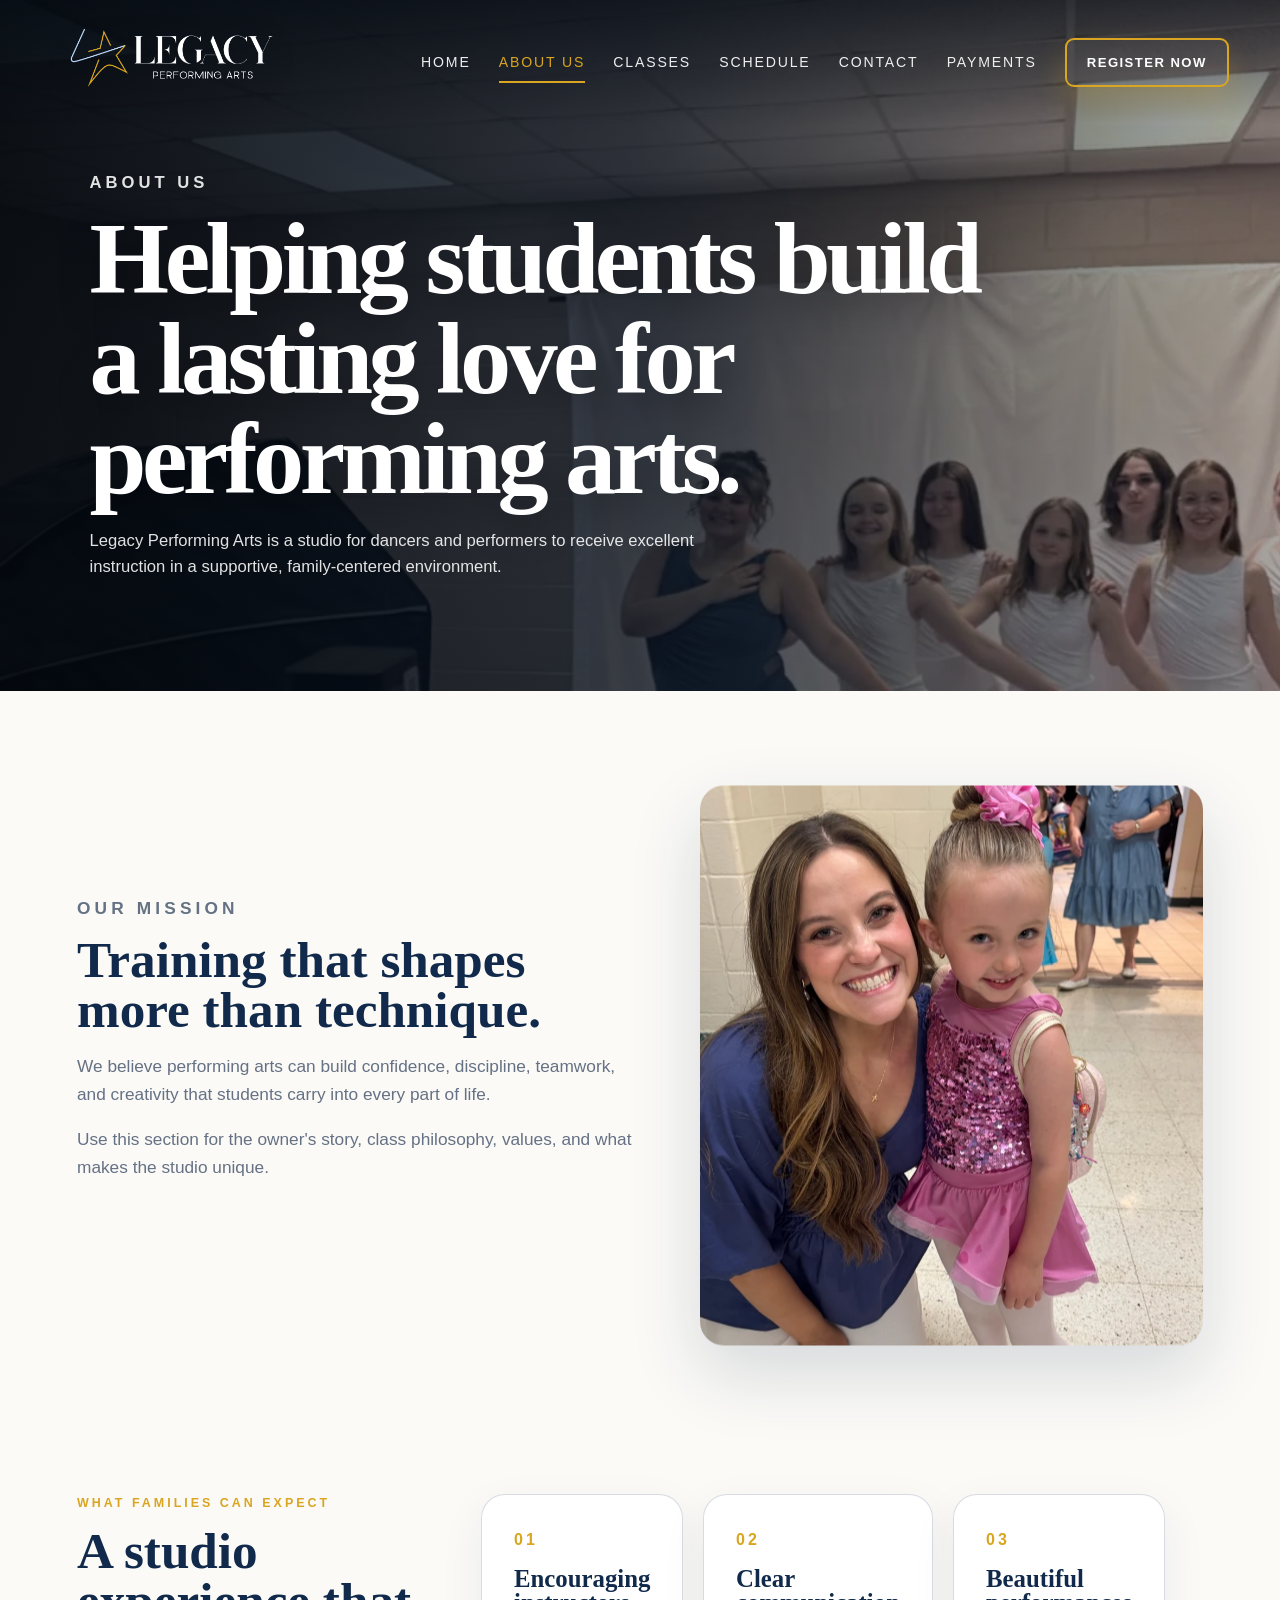
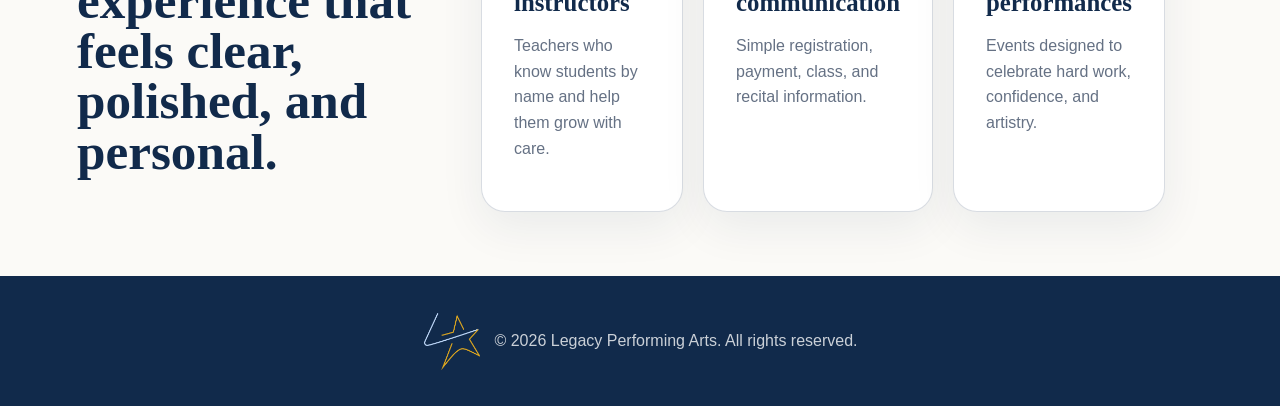
==== about.html @ 8744ce09 "Add files via upload" ====
<!doctype html>
<html lang="en">
<head>
  <meta charset="utf-8">
  <meta name="viewport" content="width=device-width, initial-scale=1">
  <title>About | Legacy Performing Arts</title>
  <meta name="description" content="About Legacy Performing Arts.">
  <link rel="stylesheet" href="styles.css?v=20260819-pages">
</head>
<body>
  <header class="site-header">
    <a class="brand" href="index.html" aria-label="Legacy Performing Arts home"><img src="assets/logo-transparent-light.png" alt="Legacy Performing Arts"></a>
    <button class="nav-toggle" aria-label="Open navigation">Menu</button>
    <nav class="nav">
      <a href="index.html">Home</a>
      <a class="active" href="about.html">About Us</a>
      <a href="classes.html">Classes</a>
      <a href="schedule.html">Schedule</a>
      <a href="contact.html">Contact</a>
      <a href="payments.html">Payments</a>
      <a class="button button-small" href="payments.html#registration">Register Now</a>
    </nav>
  </header>

  <main>
    <section class="page-hero about-hero">
      <div class="hero-overlay"></div>
      <div class="page-hero-copy">
        <p class="eyebrow">About Us</p>
        <h1>Helping students build a lasting love for performing arts.</h1>
        <p>Legacy Performing Arts is a studio for dancers and performers to receive excellent instruction in a supportive, family-centered environment.</p>
      </div>
    </section>

    <section class="split-section reverse">
      <div class="reveal-right">
        <p class="eyebrow">Our Mission</p>
        <h2>Training that shapes more than technique.</h2>
        <p>We believe performing arts can build confidence, discipline, teamwork, and creativity that students carry into every part of life.</p>
        <p>Use this section for the owner's story, class philosophy, values, and what makes the studio unique.</p>
      </div>
      <img src="assets/about-mission.webp" alt="Legacy Performing Arts instructor with a young dancer" class="reveal-left">
    </section>

    <section class="content-section">
      <div class="reveal-up">
        <p class="eyebrow">What families can expect</p>
        <h2>A studio experience that feels clear, polished, and personal.</h2>
      </div>
      <div class="class-grid reveal-stagger">
        <article class="reveal-up" style="--stagger-index: 0">
          <span>01</span>
          <h3>Encouraging instructors</h3>
          <p>Teachers who know students by name and help them grow with care.</p>
        </article>
        <article class="reveal-up" style="--stagger-index: 1">
          <span>02</span>
          <h3>Clear communication</h3>
          <p>Simple registration, payment, class, and recital information.</p>
        </article>
        <article class="reveal-up" style="--stagger-index: 2">
          <span>03</span>
          <h3>Beautiful performances</h3>
          <p>Events designed to celebrate hard work, confidence, and artistry.</p>
        </article>
      </div>
    </section>
  </main>

  <footer class="site-footer">
    <img src="assets/star-transparent-light.png" alt="Legacy star mark">
    <p>© <span id="year"></span> Legacy Performing Arts. All rights reserved.</p>
  </footer>
  <script src="script.js"></script>
</body>
</html>
---- styles.css ----
:root {
  --navy: #112a4b;
  --navy-deep: #07121f;
  --gold: #daa520;
  --ice: #c3dcfd;
  --warm: #e0dfd8;
  --cream: #fbfaf7;
  --white: #ffffff;
  --ink: #0f2746;
  --muted: #657184;
  --line: rgba(17, 42, 75, .16);
  --radius: 24px;
  --shadow: 0 28px 70px rgba(17, 42, 75, .16);
}

* { box-sizing: border-box; }
html { scroll-behavior: smooth; }
body {
  margin: 0;
  font-family: "Rugrat Sans", "Montserrat", "Avenir Next", Arial, sans-serif;
  color: var(--ink);
  background: var(--cream);
  line-height: 1.6;
}
img { max-width: 100%; display: block; }
a { color: inherit; text-decoration: none; }

.site-header {
  position: absolute;
  top: 0;
  left: 0;
  right: 0;
  z-index: 20;
  display: flex;
  align-items: center;
  justify-content: space-between;
  gap: 28px;
  padding: 26px clamp(18px, 4vw, 72px);
  color: var(--white);
  background: linear-gradient(180deg, rgba(4, 10, 18, .62), rgba(4, 10, 18, 0));
}
.brand {
  display: inline-flex;
  align-items: center;
  flex: 0 0 auto;
}
.brand img {
  width: clamp(210px, 20vw, 330px);
  height: auto;
  object-fit: contain;
  filter: drop-shadow(0 8px 18px rgba(0, 0, 0, .24));
}
.nav {
  display: flex;
  align-items: center;
  gap: clamp(18px, 2.2vw, 34px);
  font-size: .88rem;
  letter-spacing: .13em;
  text-transform: uppercase;
}
.nav a {
  position: relative;
  opacity: .92;
  transition: color .2s ease, opacity .2s ease;
}
.nav a:not(.button)::after {
  content: "";
  position: absolute;
  left: 0;
  right: 0;
  bottom: -10px;
  height: 2px;
  background: var(--gold);
  transform: scaleX(0);
  transform-origin: left;
  transition: transform .2s ease;
}
.nav a:hover,
.nav a.active { color: var(--gold); opacity: 1; }
.nav a:hover::after,
.nav a.active::after { transform: scaleX(1); }
.nav-toggle { display: none; }

.button {
  display: inline-flex;
  align-items: center;
  justify-content: center;
  border: 2px solid var(--gold);
  border-radius: 8px;
  padding: 14px 24px;
  background: var(--gold);
  color: var(--navy);
  font-weight: 800;
  letter-spacing: .11em;
  text-transform: uppercase;
  font-size: .82rem;
  box-shadow: 0 14px 30px rgba(218, 165, 32, .23);
  transition: transform .2s ease, background .2s ease, color .2s ease;
}
.button:hover { transform: translateY(-2px); }
.button.secondary { background: transparent; color: var(--navy); box-shadow: none; }
.button.secondary.light { color: var(--white); background: rgba(255,255,255,.08); }
.button-small {
  padding: 12px 20px;
  background: rgba(255,255,255,.04);
  color: var(--white) !important;
  border-color: var(--gold);
  opacity: 1 !important;
  border-radius: 9px;
}
.button-small::after { display: none; }
.text-link { color: var(--navy); border-bottom: 2px solid var(--gold); font-weight: 800; }

h1, h2, h3 {
  margin: 0 0 18px;
  font-family: "Coterie", "Didot", "Bodoni 72", Georgia, serif;
  line-height: .98;
  color: var(--navy);
}
h1 { font-size: clamp(3.2rem, 8vw, 7rem); letter-spacing: -.045em; }
h2 { font-size: clamp(2.05rem, 4vw, 4.1rem); }
h3 { font-size: 1.55rem; }
p { margin: 0 0 18px; }
.eyebrow {
  margin-bottom: 12px;
  color: var(--gold);
  text-transform: uppercase;
  letter-spacing: .24em;
  font-weight: 800;
  font-size: .78rem;
}
.gold-rule {
  width: 108px;
  height: 4px;
  margin: 28px 0 28px;
  background: var(--gold);
}

.hero,
.page-hero {
  position: relative;
  overflow: hidden;
  color: var(--white);
}
.hero-home {
  min-height: 760px;
  display: flex;
  align-items: center;
  padding: 180px clamp(22px, 7vw, 130px) 110px;
  background:
    linear-gradient(90deg, rgba(0, 0, 0, .9) 0%, rgba(0, 0, 0, .72) 42%, rgba(0, 0, 0, .18) 76%),
    url('assets/home-hero-desktop.webp') center right / cover no-repeat;
}
.hero-copy {
  position: relative;
  z-index: 2;
  width: min(680px, 100%);
}
.hero-copy h1,
.page-hero h1 {
  color: var(--white);
  text-shadow: 0 16px 38px rgba(0, 0, 0, .3);
}
.hero-copy h1 span { color: var(--ice); }
.hero-copy p,
.page-hero p {
  max-width: 620px;
  font-size: clamp(1.04rem, 1.3vw, 1.24rem);
  color: rgba(255,255,255,.88);
}
.actions { display: flex; flex-wrap: wrap; gap: 14px; margin-top: 32px; }

.value-strip {
  display: grid;
  grid-template-columns: repeat(3, 1fr);
  gap: 0;
  padding: 46px clamp(18px, 5vw, 90px) 42px;
  background: var(--cream);
  border-bottom: 1px solid var(--line);
  box-shadow: 0 -18px 60px rgba(255, 255, 255, .76);
}
.value-strip article {
  text-align: center;
  padding: 16px clamp(18px, 4vw, 64px);
  border-right: 1px solid var(--line);
}
.value-strip article:last-child { border-right: 0; }
.icon-card {
  display: grid;
  place-items: center;
  width: 72px;
  height: 72px;
  margin: 0 auto 18px;
  color: var(--gold);
  font-size: 3.4rem;
  line-height: 1;
  font-family: Georgia, serif;
}
.value-strip article:nth-child(2) .icon-card { color: var(--navy); }
.value-strip h2 {
  margin-bottom: 12px;
  font-family: "Rugrat Sans", "Montserrat", "Avenir Next", Arial, sans-serif;
  font-size: 1.45rem;
  letter-spacing: .16em;
  text-transform: uppercase;
  line-height: 1.2;
}
.value-strip p { color: var(--muted); margin: 0 auto; max-width: 330px; }

.content-section,
.split-section,
.payment-grid,
.billing-note,
.cta-section {
  padding-left: clamp(18px, 6vw, 96px);
  padding-right: clamp(18px, 6vw, 96px);
}
.content-section {
  display: grid;
  grid-template-columns: .9fr 1.25fr;
  gap: clamp(28px, 5vw, 70px);
  align-items: start;
  padding-top: clamp(56px, 7vw, 104px);
  padding-bottom: clamp(40px, 5vw, 86px);
}
.content-section > div > p:not(.eyebrow),
.split-section p,
.billing-note p,
.cta-section p { color: var(--muted); font-size: 1.08rem; }
.class-grid {
  display: grid;
  grid-template-columns: repeat(3, 1fr);
  gap: 20px;
}
.class-grid article,
.payment-card,
.billing-note {
  background: var(--white);
  padding: 32px;
  border: 1px solid var(--line);
  border-radius: var(--radius);
  box-shadow: 0 16px 45px rgba(17, 42, 75, .07);
}
.class-grid span {
  display: block;
  margin-bottom: 14px;
  color: var(--gold);
  font-weight: 900;
  letter-spacing: .2em;
}
.class-grid p,
.payment-card p { color: var(--muted); }

.split-section {
  display: grid;
  grid-template-columns: .95fr 1fr;
  gap: clamp(28px, 5vw, 70px);
  align-items: center;
  padding-top: clamp(48px, 6vw, 92px);
  padding-bottom: clamp(48px, 6vw, 92px);
}
.split-section.reverse { grid-template-columns: 1fr .9fr; }
.split-section.reverse img { order: 2; }
.split-section img {
  border-radius: var(--radius);
  height: 560px;
  width: 100%;
  object-fit: cover;
  box-shadow: var(--shadow);
}

.cta-section {
  position: relative;
  overflow: hidden;
  margin: 0 clamp(18px, 6vw, 96px) clamp(56px, 7vw, 100px);
  padding-top: clamp(52px, 7vw, 84px);
  padding-bottom: clamp(52px, 7vw, 84px);
  border-radius: calc(var(--radius) + 8px);
  background: linear-gradient(135deg, var(--navy), #173a66);
  color: var(--white);
  text-align: center;
}
.cta-section img {
  position: absolute;
  right: clamp(20px, 6vw, 100px);
  top: 34px;
  width: 180px;
  opacity: .22;
}
.cta-section h2 { color: var(--white); max-width: 820px; margin-left: auto; margin-right: auto; }
.cta-section p:not(.eyebrow) { color: rgba(255,255,255,.78); max-width: 560px; margin-left: auto; margin-right: auto; }

.page-hero {
  min-height: 520px;
  display: flex;
  align-items: center;
  padding: 170px clamp(22px, 7vw, 130px) 92px;
}
.page-hero-copy { position: relative; z-index: 2; max-width: 920px; }
.about-hero {
  background:
    linear-gradient(90deg, rgba(3, 8, 14, .94) 0%, rgba(6, 15, 28, .78) 50%, rgba(6, 15, 28, .35) 100%),
    url('assets/about-hero-desktop.webp') center / cover no-repeat;
}
.payments-hero {
  background:
    linear-gradient(90deg, rgba(3, 8, 14, .94) 0%, rgba(6, 15, 28, .78) 50%, rgba(6, 15, 28, .35) 100%),
    url('assets/payments-hero-desktop.webp') center / cover no-repeat;
}

.payment-grid {
  display: grid;
  grid-template-columns: repeat(3, 1fr);
  gap: 22px;
  padding-top: clamp(50px, 7vw, 96px);
  padding-bottom: clamp(34px, 5vw, 64px);
}
.payment-card.featured {
  border: 2px solid var(--gold);
  transform: translateY(-10px);
}
.payment-card .button { margin-top: 16px; }
.billing-note {
  margin: 0 clamp(18px, 6vw, 96px) clamp(60px, 7vw, 100px);
  background: var(--warm);
}

.site-footer {
  display: flex;
  align-items: center;
  justify-content: center;
  gap: 14px;
  padding: 36px 18px;
  background: var(--navy);
  color: var(--white);
  text-align: center;
}
.site-footer img { width: 58px; height: 58px; object-fit: contain; }
.site-footer p { margin: 0; color: rgba(255,255,255,.78); }

@media (max-width: 1080px) {
  .site-header { align-items: flex-start; }
  .nav-toggle {
    display: block;
    margin-top: 8px;
    background: rgba(255,255,255,.06);
    color: var(--white);
    border: 1px solid rgba(255,255,255,.42);
    border-radius: 999px;
    padding: 10px 15px;
    text-transform: uppercase;
    letter-spacing: .12em;
  }
  .nav {
    display: none;
    position: absolute;
    top: 98px;
    left: 18px;
    right: 18px;
    flex-direction: column;
    align-items: stretch;
    gap: 0;
    background: rgba(255,255,255,.98);
    color: var(--navy);
    padding: 18px;
    border-radius: 18px;
    box-shadow: var(--shadow);
  }
  .nav.open { display: flex; }
  .nav a { padding: 12px 8px; }
  .nav a:not(.button)::after { display: none; }
  .button-small { color: var(--navy) !important; background: var(--gold); text-align: center; margin-top: 8px; }
}

@media (max-width: 860px) {
  .brand img { width: 215px; }
  .site-header { padding-top: 18px; }
  .hero-home {
    min-height: 700px;
    padding-top: 150px;
    background-color: #000;
    background-image:
      linear-gradient(90deg, rgba(0, 0, 0, .98) 0%, rgba(0, 0, 0, .92) 34%, rgba(0, 0, 0, .45) 49%, rgba(0, 0, 0, 0) 60%),
      url('assets/home-hero-mobile-v5.webp');
    background-size: cover, 100% auto;
    background-position: center, right 0 top 135px;
    background-repeat: no-repeat, no-repeat;
  }
  .about-hero {
    background-image:
      linear-gradient(90deg, rgba(3, 8, 14, .94) 0%, rgba(6, 15, 28, .78) 50%, rgba(6, 15, 28, .35) 100%),
      url('assets/about-hero-mobile.webp');
    background-position: center;
  }
  .payments-hero {
    background-image:
      linear-gradient(90deg, rgba(3, 8, 14, .94) 0%, rgba(6, 15, 28, .78) 50%, rgba(6, 15, 28, .35) 100%),
      url('assets/payments-hero-mobile.webp');
    background-position: center;
  }
  h1 { font-size: clamp(3rem, 14vw, 5.2rem); }
  .value-strip,
  .content-section,
  .split-section,
  .split-section.reverse,
  .payment-grid,
  .class-grid { grid-template-columns: 1fr; }
  .value-strip article { border-right: 0; border-bottom: 1px solid var(--line); }
  .value-strip article:last-child { border-bottom: 0; }
  .split-section.reverse img { order: 0; }
  .split-section img { height: auto; object-fit: contain; }
  .payment-card.featured { transform: none; }
  .cta-section { margin-left: 18px; margin-right: 18px; }
  .cta-section img { width: 120px; opacity: .16; }
}

@media (max-width: 520px) {
  .brand img { width: 185px; }
  .hero-home .hero-copy { width: 52%; max-width: 205px; }
  .hero-home .hero-copy h1 { font-size: 2.15rem; line-height: .96; }
  .hero-home .hero-copy p { font-size: .8rem; line-height: 1.46; }
  .hero-home .actions { gap: 10px; margin-top: 20px; }
  .hero-home .actions .button { width: 100%; font-size: .64rem; padding: 10px 8px; }
  .nav { top: 86px; }
  .hero-home, .page-hero { padding-left: 18px; padding-right: 18px; }
  .hero-home { min-height: 640px; }
  .actions .button { width: 100%; }
  .class-grid article,
  .payment-card,
  .billing-note { padding: 26px; }
}

/* ── Scroll Reveal Animations ── */
.reveal-fade,
.reveal-up,
.reveal-left,
.reveal-right,
.reveal-scale {
  opacity: 0;
  transition: opacity 0.8s cubic-bezier(0.25, 0.46, 0.45, 0.94),
              transform 0.8s cubic-bezier(0.25, 0.46, 0.45, 0.94);
  will-change: opacity, transform;
}
.reveal-up { transform: translateY(40px); }
.reveal-left { transform: translateX(-40px); }
.reveal-right { transform: translateX(40px); }
.reveal-scale { transform: scale(0.95); }
.reveal-fade { transform: none; }

.reveal-fade.visible,
.reveal-up.visible,
.reveal-left.visible,
.reveal-right.visible,
.reveal-scale.visible {
  opacity: 1;
  transform: translateY(0) translateX(0) scale(1);
}

/* Stagger children for card grids */
.reveal-stagger > * {
  transition-delay: calc(var(--stagger-index, 0) * 0.12s);
}

/* Typing cursor blink */
@keyframes cursor-blink {
  0%, 100% { opacity: 1; }
  50% { opacity: 0; }
}
.typing-cursor {
  display: inline-block;
  border-right: 2px solid var(--gold);
  margin-left: 2px;
  animation: cursor-blink 0.8s ease-in-out infinite;
}

/* Page load hero animations */
@keyframes fade-in-up {
  from { opacity: 0; transform: translateY(30px); }
  to { opacity: 1; transform: translateY(0); }
}

.hero-copy {
  animation: fade-in-up 1s cubic-bezier(0.25, 0.46, 0.45, 0.94) 0.3s both;
}
.hero-copy h1 {
  animation: fade-in-up 1s cubic-bezier(0.25, 0.46, 0.45, 0.94) 0.5s both;
}
.hero-copy p {
  animation: fade-in-up 1s cubic-bezier(0.25, 0.46, 0.45, 0.94) 0.7s both;
}
.hero-copy .actions {
  animation: fade-in-up 1s cubic-bezier(0.25, 0.46, 0.45, 0.94) 0.9s both;
}

@keyframes fade-in {
  from { opacity: 0; }
  to { opacity: 1; }
}

.page-hero-copy {
  animation: fade-in-up 1s cubic-bezier(0.25, 0.46, 0.45, 0.94) 0.4s both;
}

/* Value strip icon bounce */
@keyframes icon-bounce {
  0% { transform: translateY(0); }
  30% { transform: translateY(-8px); }
  50% { transform: translateY(0); }
  70% { transform: translateY(-4px); }
  100% { transform: translateY(0); }
}
.reveal-up.visible .icon-card {
  animation: icon-bounce 0.8s ease-out;
}

/* Accessibility: respect reduced motion preference */
@media (prefers-reduced-motion: reduce) {
  .reveal-fade, .reveal-up, .reveal-left, .reveal-right, .reveal-scale {
    transition: none;
    opacity: 1;
    transform: none;
  }
  .typing-cursor {
    animation: none;
  }
  .hero-copy,
  .hero-copy h1,
  .hero-copy p,
  .hero-copy .actions,
  .page-hero-copy {
    animation: none;
    opacity: 1;
    transform: none;
  }
}

/* ── Payments page ── */
.payments-shell {
  padding: clamp(58px, 7vw, 104px) clamp(18px, 6vw, 96px) clamp(70px, 8vw, 120px);
}
.payment-intro {
  display: grid;
  grid-template-columns: 1.05fr .95fr;
  gap: clamp(24px, 6vw, 90px);
  align-items: end;
  max-width: 1180px;
  margin: 0 auto 34px;
}
.payment-intro h2 { margin-bottom: 0; }
.payment-intro > p {
  margin: 0;
  color: var(--muted);
  font-size: 1.08rem;
}
.payment-jump-links {
  display: flex;
  flex-wrap: wrap;
  gap: 10px;
  max-width: 1180px;
  margin: 0 auto clamp(44px, 6vw, 76px);
  padding-bottom: 28px;
  border-bottom: 1px solid var(--line);
}
.payment-jump-links a {
  padding: 10px 15px;
  border: 1px solid var(--line);
  border-radius: 999px;
  background: var(--white);
  color: var(--navy);
  font-size: .78rem;
  font-weight: 800;
  letter-spacing: .09em;
  text-transform: uppercase;
  transition: transform .2s ease, border-color .2s ease, background .2s ease;
}
.payment-jump-links a:hover {
  transform: translateY(-2px);
  border-color: var(--gold);
  background: #fffdf6;
}
.payment-section {
  max-width: 1180px;
  margin: 0 auto clamp(68px, 8vw, 112px);
  scroll-margin-top: 28px;
}
.payment-section-heading {
  display: grid;
  grid-template-columns: minmax(250px, .8fr) 1fr;
  column-gap: clamp(28px, 6vw, 80px);
  align-items: end;
  margin-bottom: 28px;
}
.payment-section-heading .eyebrow { grid-column: 1 / -1; }
.payment-section-heading h2 { margin: 0; }
.payment-section-heading > p:last-child {
  margin: 0 0 5px;
  color: var(--muted);
  font-size: 1.03rem;
}
.payment-subgroup + .payment-subgroup { margin-top: 38px; }
.payment-subgroup > h3 {
  margin-bottom: 14px;
  font-family: "Rugrat Sans", "Montserrat", "Avenir Next", Arial, sans-serif;
  color: var(--navy);
  font-size: .82rem;
  letter-spacing: .15em;
  text-transform: uppercase;
}
.payment-list {
  display: grid;
  grid-template-columns: repeat(2, minmax(0, 1fr));
  gap: 14px;
}
.payment-list-single { grid-template-columns: 1fr; }
.payment-option {
  display: flex;
  align-items: center;
  justify-content: space-between;
  gap: 22px;
  min-height: 118px;
  padding: 24px;
  border: 1px solid var(--line);
  border-radius: 18px;
  background: var(--white);
  box-shadow: 0 12px 34px rgba(17, 42, 75, .06);
  transition: transform .2s ease, box-shadow .2s ease, border-color .2s ease;
}
.payment-option:hover {
  transform: translateY(-2px);
  border-color: rgba(218, 165, 32, .55);
  box-shadow: 0 18px 42px rgba(17, 42, 75, .1);
}
.payment-option.featured {
  border: 2px solid var(--gold);
  background: linear-gradient(135deg, #fffdf8, #ffffff);
}
.payment-option-copy { min-width: 0; }
.payment-option-copy h3 {
  margin: 5px 0 0;
  font-family: "Rugrat Sans", "Montserrat", "Avenir Next", Arial, sans-serif;
  font-size: 1.08rem;
  line-height: 1.25;
}
.payment-type {
  display: block;
  color: var(--gold);
  font-size: .7rem;
  font-weight: 900;
  letter-spacing: .12em;
  text-transform: uppercase;
}
.payment-option .button {
  flex: 0 0 auto;
  min-width: 148px;
  margin: 0;
  padding: 11px 16px;
  font-size: .72rem;
  box-shadow: none;
}
.payment-option .button.secondary:hover {
  background: var(--gold);
  color: var(--navy);
}
.payment-callout {
  position: relative;
  display: grid;
  grid-template-columns: 120px 1fr;
  gap: 26px;
  align-items: center;
  max-width: 1180px;
  margin: 0 auto;
  padding: clamp(28px, 5vw, 48px);
  overflow: hidden;
  border-radius: calc(var(--radius) + 4px);
  background: linear-gradient(135deg, var(--navy), #173a66);
  color: var(--white);
}
.payment-callout img {
  width: 100px;
  opacity: .9;
}
.payment-callout h2 { color: var(--white); font-size: clamp(2rem, 4vw, 3.4rem); }
.payment-callout p:last-child { margin-bottom: 0; color: rgba(255,255,255,.75); }

@media (max-width: 900px) {
  .payment-list { grid-template-columns: 1fr; }
  .payment-section-heading { grid-template-columns: 1fr; }
  .payment-section-heading > p:last-child { margin-top: 8px; }
}

@media (max-width: 680px) {
  .payment-intro { grid-template-columns: 1fr; }
  .payment-jump-links { gap: 8px; }
  .payment-jump-links a { flex: 1 1 calc(50% - 8px); text-align: center; }
  .payment-option { align-items: stretch; flex-direction: column; min-height: 0; }
  .payment-option .button { width: 100%; }
  .payment-callout { grid-template-columns: 1fr; }
  .payment-callout img { width: 74px; }
}

/* ── Classes, Schedule & Contact pages ── */
.inline-links { display: flex; flex-wrap: wrap; gap: 24px; margin-top: 20px; }
.centered-actions { justify-content: center; }

.home-info-band {
  display: grid;
  grid-template-columns: repeat(2, minmax(0, 1fr));
  gap: 22px;
  padding: 10px clamp(18px, 6vw, 96px) clamp(64px, 8vw, 110px);
}
.home-info-band article {
  padding: clamp(30px, 4vw, 48px);
  border: 1px solid var(--line);
  border-radius: var(--radius);
  background: var(--white);
  box-shadow: 0 16px 45px rgba(17, 42, 75, .07);
}
.home-info-band h2 { font-size: clamp(2rem, 3.7vw, 3.8rem); }
.home-info-band p:not(.eyebrow) { color: var(--muted); }
.home-info-band .button { margin-top: 12px; }

.classes-hero {
  background:
    linear-gradient(90deg, rgba(3, 8, 14, .94) 0%, rgba(6, 15, 28, .76) 52%, rgba(6, 15, 28, .3) 100%),
    url('assets/home-legacy-difference.webp') center 42% / cover no-repeat;
}
.schedule-hero {
  background:
    linear-gradient(90deg, rgba(3, 8, 14, .95) 0%, rgba(6, 15, 28, .8) 52%, rgba(6, 15, 28, .38) 100%),
    url('assets/about-mission.webp') center 44% / cover no-repeat;
}
.contact-hero {
  background:
    linear-gradient(90deg, rgba(3, 8, 14, .94) 0%, rgba(6, 15, 28, .76) 52%, rgba(6, 15, 28, .32) 100%),
    url('assets/about-hero-desktop.webp') center / cover no-repeat;
}

.program-intro,
.schedule-intro {
  display: grid;
  grid-template-columns: .9fr 1.1fr;
  gap: clamp(30px, 6vw, 90px);
  align-items: end;
  padding: clamp(60px, 8vw, 112px) clamp(18px, 6vw, 96px) clamp(44px, 5vw, 76px);
}
.program-intro h2,
.schedule-intro h2 { margin-bottom: 0; }
.program-intro > div:last-child > p,
.schedule-intro > p { margin-top: 0; color: var(--muted); font-size: 1.08rem; }

.program-section {
  padding: clamp(40px, 5vw, 70px) clamp(18px, 6vw, 96px) clamp(70px, 8vw, 110px);
}
.program-section-alt { background: #f1f0eb; }
.section-heading { max-width: 820px; margin-bottom: 32px; }
.section-heading > p:not(.eyebrow) { color: var(--muted); font-size: 1.06rem; }
.program-grid {
  display: grid;
  grid-template-columns: repeat(2, minmax(0, 1fr));
  gap: 20px;
}
.program-grid.three-up { grid-template-columns: repeat(3, minmax(0, 1fr)); }
.program-card {
  min-height: 260px;
  padding: clamp(28px, 4vw, 42px);
  border: 1px solid var(--line);
  border-radius: var(--radius);
  background: var(--white);
  box-shadow: 0 16px 45px rgba(17, 42, 75, .07);
}
.program-card h3 { font-size: clamp(1.45rem, 2vw, 2rem); margin-bottom: 12px; }
.program-card p { margin-bottom: 0; color: var(--muted); }
.program-number {
  display: block;
  margin-bottom: 28px;
  color: var(--gold);
  font-weight: 900;
  letter-spacing: .18em;
}
.class-next-step {
  position: relative;
  display: grid;
  grid-template-columns: 1fr auto;
  gap: 34px;
  align-items: center;
  overflow: hidden;
  margin: 0 clamp(18px, 6vw, 96px) clamp(70px, 8vw, 110px);
  padding: clamp(38px, 6vw, 68px);
  border-radius: calc(var(--radius) + 8px);
  background: linear-gradient(135deg, var(--navy), #173a66);
  color: var(--white);
}
.class-next-step > img {
  position: absolute;
  right: 8%;
  top: -55px;
  width: 220px;
  opacity: .1;
}
.class-next-step > *:not(img) { position: relative; z-index: 1; }
.class-next-step h2 { color: var(--white); }
.class-next-step p:not(.eyebrow) { color: rgba(255,255,255,.76); max-width: 700px; }

.schedule-shell { padding-bottom: clamp(60px, 7vw, 100px); }
.day-grid {
  display: grid;
  grid-template-columns: repeat(2, minmax(0, 1fr));
  gap: 22px;
  padding: 0 clamp(18px, 6vw, 96px);
}
.day-card {
  overflow: hidden;
  border: 1px solid var(--line);
  border-radius: var(--radius);
  background: var(--white);
  box-shadow: 0 16px 45px rgba(17, 42, 75, .07);
}
.day-heading {
  display: flex;
  align-items: baseline;
  gap: 18px;
  padding: 25px 30px;
  background: var(--navy);
  color: var(--white);
}
.day-heading span { color: var(--gold); font-size: .76rem; font-weight: 900; letter-spacing: .18em; }
.day-heading h3 { margin: 0; color: var(--white); font-size: 1.5rem; }
.time-list { list-style: none; margin: 0; padding: 10px 30px 18px; }
.time-list li {
  display: grid;
  grid-template-columns: 135px 1fr;
  gap: 18px;
  padding: 19px 0;
  border-bottom: 1px solid var(--line);
}
.time-list li:last-child { border-bottom: 0; }
.time-list time { color: var(--gold); font-weight: 900; font-size: .88rem; }
.time-list span { color: var(--ink); font-weight: 700; line-height: 1.4; }

.dates-section {
  padding: clamp(68px, 8vw, 110px) clamp(18px, 6vw, 96px);
  background: #f1f0eb;
}
.dates-grid {
  display: grid;
  grid-template-columns: repeat(3, minmax(0, 1fr));
  gap: 20px;
}
.date-card {
  padding: 34px;
  border: 1px solid var(--line);
  border-radius: var(--radius);
  background: var(--white);
}
.date-card.featured { border: 2px solid var(--gold); }
.date-card p { color: var(--muted); }
.date-status {
  display: inline-block;
  margin-bottom: 22px;
  padding: 7px 11px;
  border-radius: 999px;
  background: rgba(218, 165, 32, .14);
  color: #8a6700;
  font-size: .68rem;
  font-weight: 900;
  letter-spacing: .12em;
  text-transform: uppercase;
}
.schedule-note {
  display: flex;
  align-items: center;
  justify-content: space-between;
  gap: 30px;
  margin: clamp(60px, 8vw, 105px) clamp(18px, 6vw, 96px);
  padding: clamp(32px, 5vw, 48px);
  border: 1px solid var(--line);
  border-radius: var(--radius);
  background: var(--white);
}
.schedule-note h2 { margin-bottom: 8px; }
.schedule-note p:not(.eyebrow) { margin: 0; color: var(--muted); }
.schedule-note .button { flex: 0 0 auto; }

.contact-shell {
  display: grid;
  grid-template-columns: .8fr 1.2fr;
  gap: clamp(28px, 6vw, 80px);
  padding: clamp(64px, 8vw, 112px) clamp(18px, 6vw, 96px);
}
.contact-details > p:not(.eyebrow) { color: var(--muted); font-size: 1.06rem; }
.contact-detail-list { margin-top: 34px; border-top: 1px solid var(--line); }
.contact-detail-list article {
  display: grid;
  grid-template-columns: 120px 1fr;
  gap: 20px;
  padding: 22px 0;
  border-bottom: 1px solid var(--line);
}
.contact-detail-list article > span {
  color: var(--gold);
  font-size: .72rem;
  font-weight: 900;
  letter-spacing: .12em;
  text-transform: uppercase;
}
.contact-detail-list article a { font-weight: 800; overflow-wrap: anywhere; }
.contact-detail-list article p { margin: 0; color: var(--ink); font-weight: 700; }
.contact-form-card {
  padding: clamp(30px, 5vw, 50px);
  border: 1px solid var(--line);
  border-radius: calc(var(--radius) + 4px);
  background: var(--white);
  box-shadow: var(--shadow);
}
.contact-form-card h2 { margin-bottom: 28px; }
.contact-form { display: grid; gap: 22px; }
.form-grid { display: grid; grid-template-columns: 1fr 1fr; gap: 18px; }
.form-row { display: grid; gap: 8px; }
.form-row label {
  color: var(--navy);
  font-size: .76rem;
  font-weight: 900;
  letter-spacing: .1em;
  text-transform: uppercase;
}
.form-row label span { color: var(--gold); }
.form-row input,
.form-row textarea {
  width: 100%;
  border: 1px solid rgba(17, 42, 75, .22);
  border-radius: 12px;
  padding: 14px 15px;
  background: #fdfcf9;
  color: var(--ink);
  font: inherit;
  outline: none;
  transition: border-color .2s ease, box-shadow .2s ease, background .2s ease;
}
.form-row textarea { resize: vertical; min-height: 170px; }
.form-row input:focus,
.form-row textarea:focus {
  border-color: var(--gold);
  background: var(--white);
  box-shadow: 0 0 0 4px rgba(218, 165, 32, .12);
}
.contact-form .button { justify-self: start; min-width: 180px; border: 0; cursor: pointer; }
.form-status { margin: -6px 0 0; color: var(--muted); font-size: .86rem; }
.form-status.confirmed { color: var(--navy); font-weight: 700; }
.contact-help-band {
  display: grid;
  grid-template-columns: .8fr 1.2fr;
  gap: 40px;
  align-items: center;
  margin: 0 clamp(18px, 6vw, 96px) clamp(70px, 8vw, 110px);
  padding: clamp(34px, 5vw, 52px);
  border-radius: var(--radius);
  background: #f1f0eb;
}
.contact-quick-links { display: grid; grid-template-columns: repeat(3, 1fr); gap: 12px; }
.contact-quick-links a {
  display: flex;
  flex-direction: column;
  gap: 3px;
  padding: 18px;
  border-radius: 14px;
  background: var(--white);
  font-weight: 900;
}
.contact-quick-links a span {
  color: var(--gold);
  font-size: .67rem;
  letter-spacing: .12em;
  text-transform: uppercase;
}

@media (max-width: 980px) {
  .program-grid.three-up,
  .dates-grid { grid-template-columns: 1fr; }
  .contact-shell { grid-template-columns: 1fr; }
  .contact-help-band { grid-template-columns: 1fr; }
}

@media (max-width: 860px) {
  .home-info-band,
  .program-intro,
  .schedule-intro,
  .program-grid,
  .day-grid { grid-template-columns: 1fr; }
  .classes-hero,
  .schedule-hero,
  .contact-hero { background-position: center; }
  .class-next-step { grid-template-columns: 1fr; }
  .schedule-note { align-items: stretch; flex-direction: column; }
  .schedule-note .button { width: 100%; }
}

@media (max-width: 600px) {
  .form-grid { grid-template-columns: 1fr; }
  .contact-detail-list article { grid-template-columns: 1fr; gap: 6px; }
  .contact-quick-links { grid-template-columns: 1fr; }
  .time-list { padding-left: 22px; padding-right: 22px; }
  .time-list li { grid-template-columns: 1fr; gap: 5px; }
  .day-heading { padding-left: 22px; padding-right: 22px; }
  .class-next-step .actions .button { width: 100%; }
}
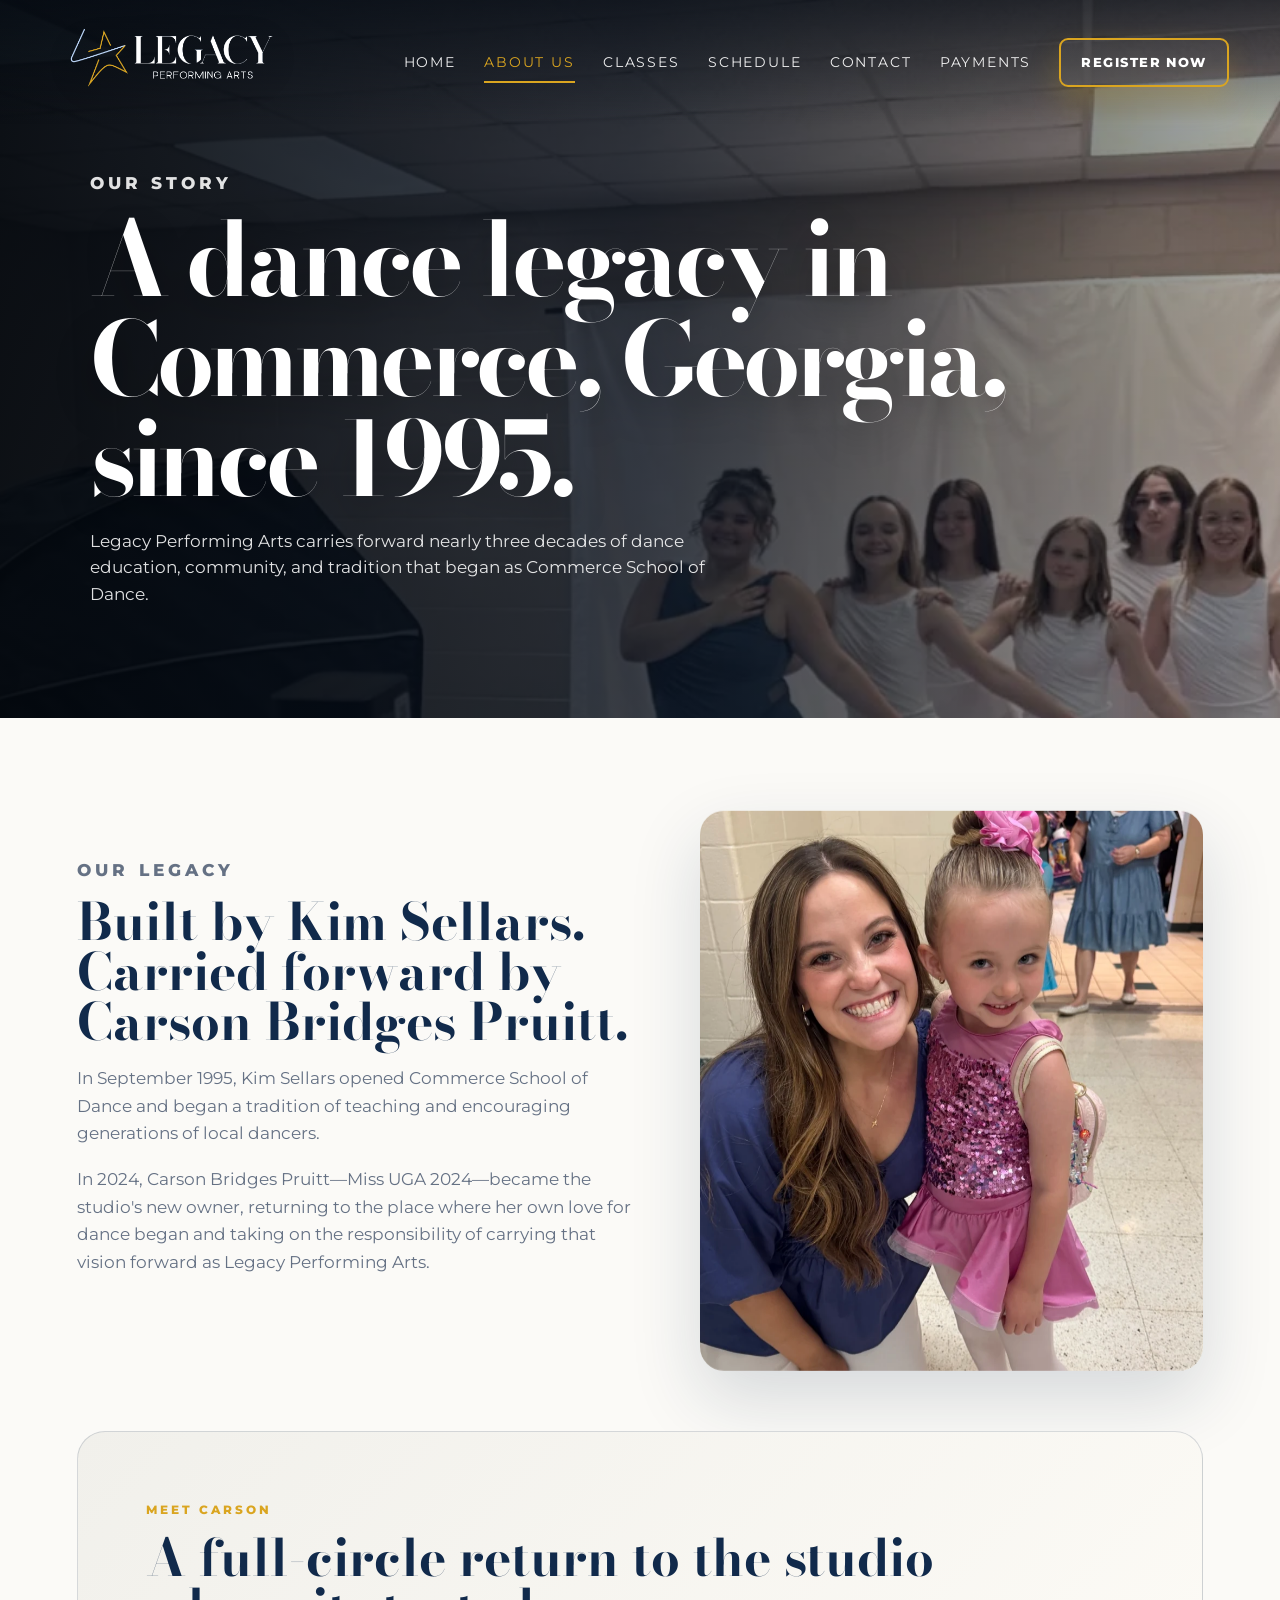
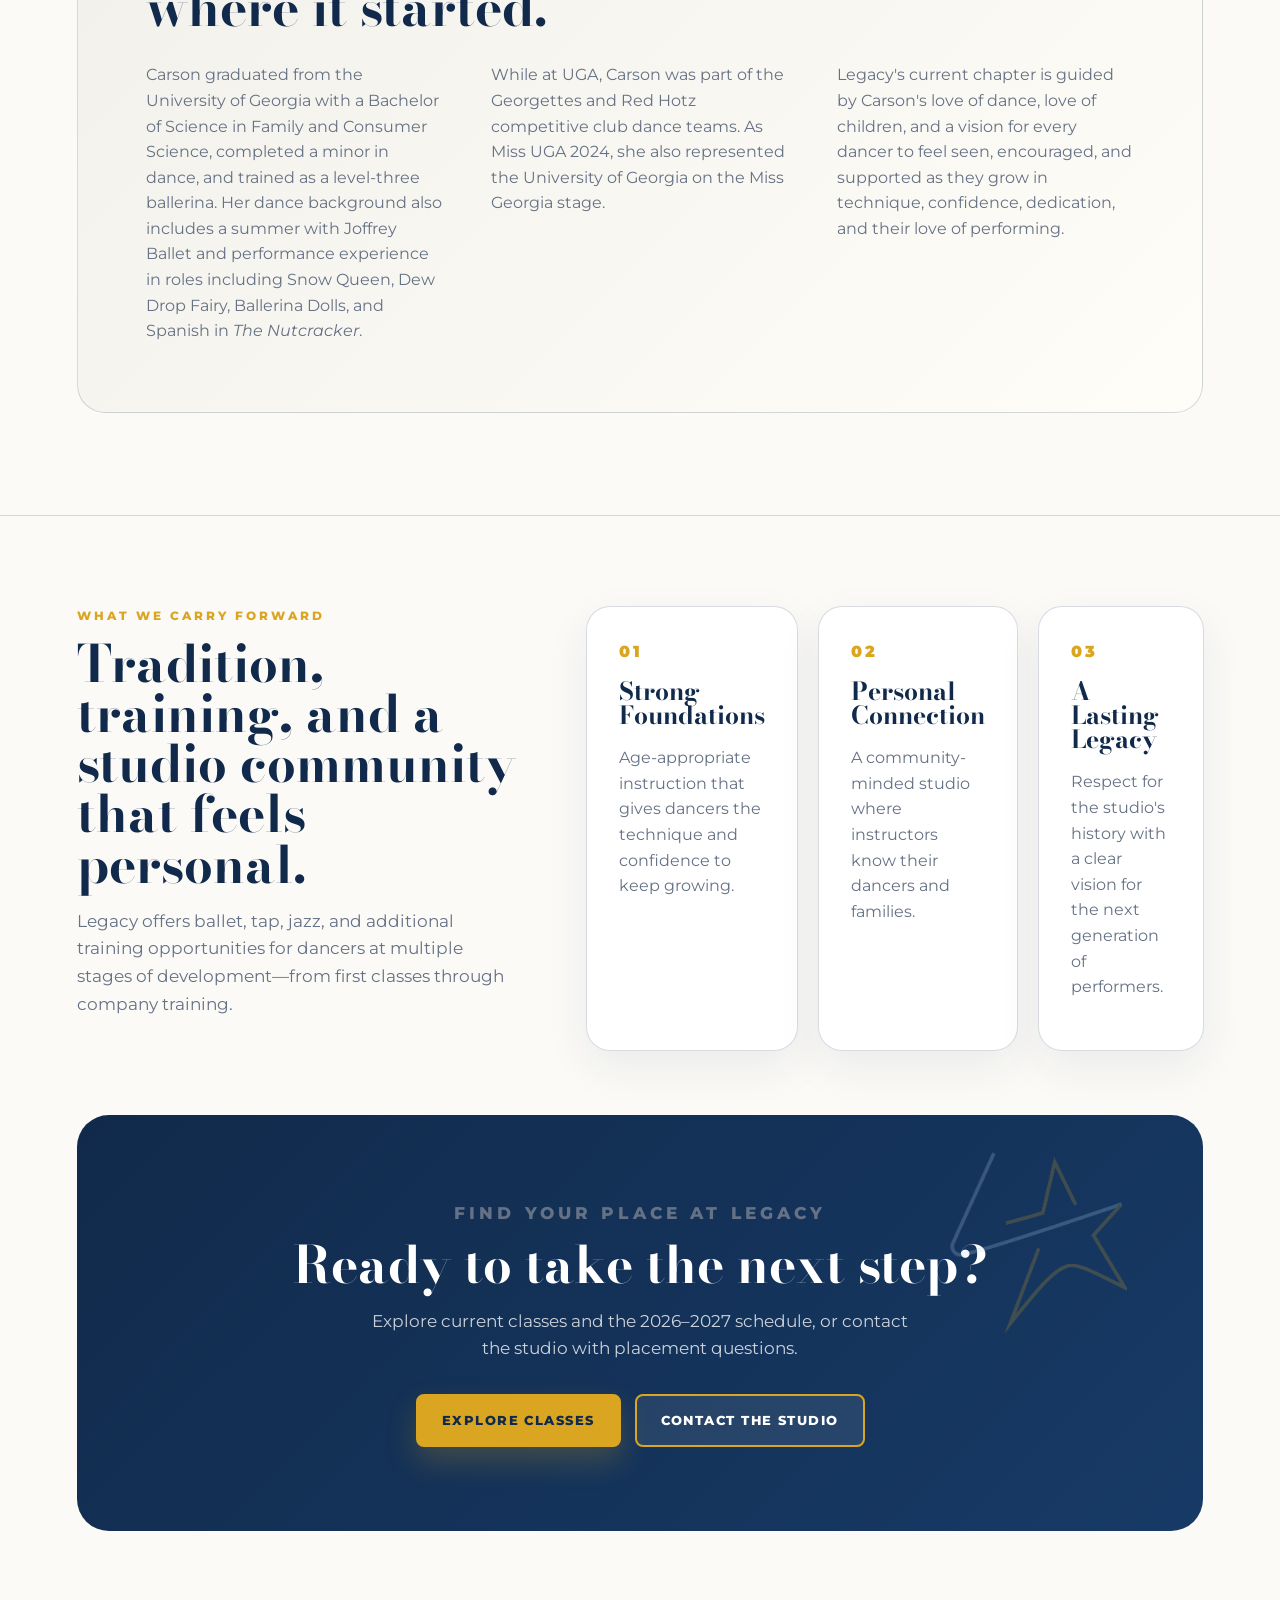
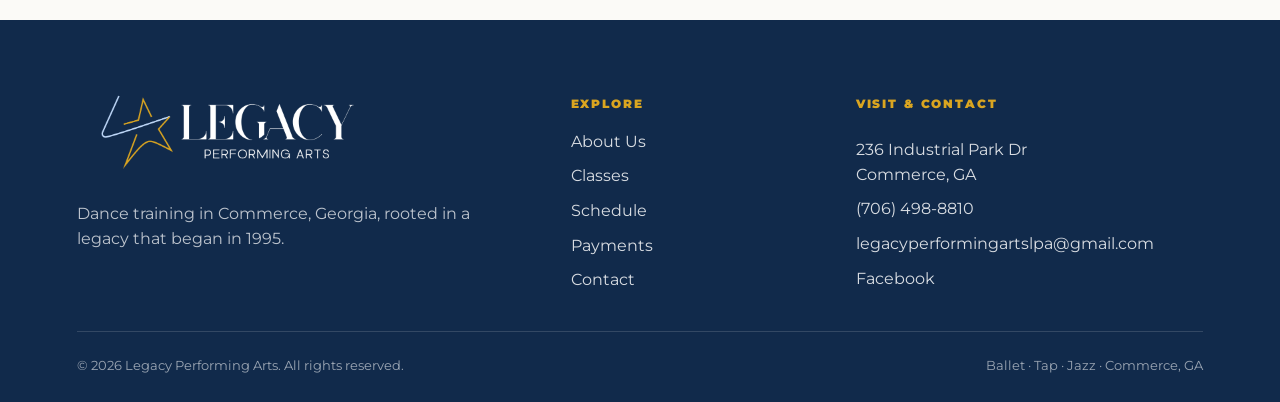
==== commit 8a34fc01: "Add files via upload" ====
--- a/about.html
+++ b/about.html
@@ -3,15 +3,39 @@
 <head>
   <meta charset="utf-8">
   <meta name="viewport" content="width=device-width, initial-scale=1">
-  <title>About | Legacy Performing Arts</title>
-  <meta name="description" content="About Legacy Performing Arts.">
-  <link rel="stylesheet" href="styles.css?v=20260819-pages">
+  <meta name="theme-color" content="#132f52">
+  <link rel="icon" type="image/png" sizes="32x32" href="assets/favicon-32.png?v=20260819">
+  <link rel="icon" type="image/png" sizes="192x192" href="assets/favicon-192.png?v=20260819">
+  <link rel="apple-touch-icon" sizes="180x180" href="assets/apple-touch-icon.png?v=20260819">
+  <link rel="shortcut icon" href="favicon.ico?v=20260819">
+  <title>About Legacy Performing Arts | Dance Studio in Commerce, GA</title>
+  <meta name="description" content="Learn the story of Legacy Performing Arts in Commerce, Georgia—from Kim Sellars founding Commerce School of Dance in 1995 to Carson Bridges Pruitt carrying the legacy forward.">
+  <meta name="robots" content="index,follow,max-image-preview:large">
+  <link rel="canonical" href="https://legacyperformingarts.org/about.html">
+  <meta name="geo.region" content="US-GA">
+  <meta name="geo.placename" content="Commerce">
+  <meta property="og:type" content="website">
+  <meta property="og:site_name" content="Legacy Performing Arts">
+  <meta property="og:locale" content="en_US">
+  <meta property="og:title" content="About Legacy Performing Arts | Dance Studio in Commerce, GA">
+  <meta property="og:description" content="Learn the story of Legacy Performing Arts in Commerce, Georgia—from Kim Sellars founding Commerce School of Dance in 1995 to Carson Bridges Pruitt carrying the legacy forward.">
+  <meta property="og:url" content="https://legacyperformingarts.org/about.html">
+  <meta property="og:image" content="https://legacyperformingarts.org/assets/about-hero-desktop.webp">
+  <meta name="twitter:card" content="summary_large_image">
+  <meta name="twitter:title" content="About Legacy Performing Arts | Dance Studio in Commerce, GA">
+  <meta name="twitter:description" content="Learn the story of Legacy Performing Arts in Commerce, Georgia—from Kim Sellars founding Commerce School of Dance in 1995 to Carson Bridges Pruitt carrying the legacy forward.">
+  <meta name="twitter:image" content="https://legacyperformingarts.org/assets/about-hero-desktop.webp">
+  <script type="application/ld+json">{"@context":"https://schema.org","@type":"LocalBusiness","@id":"https://legacyperformingarts.org/#business","name":"Legacy Performing Arts","url":"https://legacyperformingarts.org/","logo":"https://legacyperformingarts.org/assets/logo-transparent-dark.png","image":"https://legacyperformingarts.org/assets/home-hero-desktop.webp","description":"Dance studio in Commerce, Georgia offering ballet, tap, jazz and company training.","telephone":"+1-706-498-8810","email":"legacyperformingartslpa@gmail.com","address":{"@type":"PostalAddress","streetAddress":"236 Industrial Park Dr","addressLocality":"Commerce","addressRegion":"GA","addressCountry":"US"},"sameAs":["https://www.facebook.com/61565186416254/"]}</script>
+  <link rel="preconnect" href="https://fonts.googleapis.com">
+  <link rel="preconnect" href="https://fonts.gstatic.com" crossorigin>
+  <link href="https://fonts.googleapis.com/css2?family=Bodoni+Moda:opsz,wght@6..96,500;6..96,600;6..96,700&amp;family=Montserrat:wght@400;500;600;700;800;900&amp;display=swap" rel="stylesheet">
+  <link rel="stylesheet" href="styles.css?v=20260819-production-seo">
 </head>
 <body>
   <header class="site-header">
     <a class="brand" href="index.html" aria-label="Legacy Performing Arts home"><img src="assets/logo-transparent-light.png" alt="Legacy Performing Arts"></a>
-    <button class="nav-toggle" aria-label="Open navigation">Menu</button>
-    <nav class="nav">
+    <button class="nav-toggle" aria-label="Open navigation" aria-expanded="false" aria-controls="primary-navigation">Menu</button>
+    <nav class="nav" id="primary-navigation" aria-label="Primary navigation">
       <a href="index.html">Home</a>
       <a class="active" href="about.html">About Us</a>
       <a href="classes.html">Classes</a>
@@ -26,51 +50,102 @@
     <section class="page-hero about-hero">
       <div class="hero-overlay"></div>
       <div class="page-hero-copy">
-        <p class="eyebrow">About Us</p>
-        <h1>Helping students build a lasting love for performing arts.</h1>
-        <p>Legacy Performing Arts is a studio for dancers and performers to receive excellent instruction in a supportive, family-centered environment.</p>
+        <p class="eyebrow">Our Story</p>
+        <h1>A dance legacy in Commerce, Georgia, since 1995.</h1>
+        <p>Legacy Performing Arts carries forward nearly three decades of dance education, community, and tradition that began as Commerce School of Dance.</p>
       </div>
     </section>
 
-    <section class="split-section reverse">
+    <section class="split-section reverse about-legacy-section">
       <div class="reveal-right">
-        <p class="eyebrow">Our Mission</p>
-        <h2>Training that shapes more than technique.</h2>
-        <p>We believe performing arts can build confidence, discipline, teamwork, and creativity that students carry into every part of life.</p>
-        <p>Use this section for the owner's story, class philosophy, values, and what makes the studio unique.</p>
+        <p class="eyebrow">Our Legacy</p>
+        <h2>Built by Kim Sellars. Carried forward by Carson Bridges Pruitt.</h2>
+        <p>In September 1995, Kim Sellars opened Commerce School of Dance and began a tradition of teaching and encouraging generations of local dancers.</p>
+        <p>In 2024, Carson Bridges Pruitt—Miss UGA 2024—became the studio's new owner, returning to the place where her own love for dance began and taking on the responsibility of carrying that vision forward as Legacy Performing Arts.</p>
       </div>
-      <img src="assets/about-mission.webp" alt="Legacy Performing Arts instructor with a young dancer" class="reveal-left">
+      <img src="assets/about-mission.webp" alt="Legacy Performing Arts instructor working with a young dancer" class="reveal-left">
     </section>
 
-    <section class="content-section">
+    <section class="owner-story-section">
+      <div class="owner-story-card reveal-up">
+        <p class="eyebrow">Meet Carson</p>
+        <h2>A full-circle return to the studio where it started.</h2>
+        <div class="owner-story-copy">
+          <p>Carson graduated from the University of Georgia with a Bachelor of Science in Family and Consumer Science, completed a minor in dance, and trained as a level-three ballerina. Her dance background also includes a summer with Joffrey Ballet and performance experience in roles including Snow Queen, Dew Drop Fairy, Ballerina Dolls, and Spanish in <em>The Nutcracker</em>.</p>
+          <p>While at UGA, Carson was part of the Georgettes and Red Hotz competitive club dance teams. As Miss UGA 2024, she also represented the University of Georgia on the Miss Georgia stage.</p>
+          <p>Legacy's current chapter is guided by Carson's love of dance, love of children, and a vision for every dancer to feel seen, encouraged, and supported as they grow in technique, confidence, dedication, and their love of performing.</p>
+        </div>
+      </div>
+    </section>
+
+    <section class="content-section about-values-section">
       <div class="reveal-up">
-        <p class="eyebrow">What families can expect</p>
-        <h2>A studio experience that feels clear, polished, and personal.</h2>
+        <p class="eyebrow">What We Carry Forward</p>
+        <h2>Tradition, training, and a studio community that feels personal.</h2>
+        <p>Legacy offers ballet, tap, jazz, and additional training opportunities for dancers at multiple stages of development—from first classes through company training.</p>
       </div>
       <div class="class-grid reveal-stagger">
         <article class="reveal-up" style="--stagger-index: 0">
           <span>01</span>
-          <h3>Encouraging instructors</h3>
-          <p>Teachers who know students by name and help them grow with care.</p>
+          <h3>Strong Foundations</h3>
+          <p>Age-appropriate instruction that gives dancers the technique and confidence to keep growing.</p>
         </article>
         <article class="reveal-up" style="--stagger-index: 1">
           <span>02</span>
-          <h3>Clear communication</h3>
-          <p>Simple registration, payment, class, and recital information.</p>
+          <h3>Personal Connection</h3>
+          <p>A community-minded studio where instructors know their dancers and families.</p>
         </article>
         <article class="reveal-up" style="--stagger-index: 2">
           <span>03</span>
-          <h3>Beautiful performances</h3>
-          <p>Events designed to celebrate hard work, confidence, and artistry.</p>
+          <h3>A Lasting Legacy</h3>
+          <p>Respect for the studio's history with a clear vision for the next generation of performers.</p>
         </article>
+      </div>
+    </section>
+
+    <section class="cta-section reveal-up">
+      <img src="assets/star-transparent-light.png" alt="" aria-hidden="true">
+      <p class="eyebrow">Find Your Place at Legacy</p>
+      <h2>Ready to take the next step?</h2>
+      <p>Explore current classes and the 2026–2027 schedule, or contact the studio with placement questions.</p>
+      <div class="actions centered-actions">
+        <a class="button" href="classes.html">Explore Classes</a>
+        <a class="button secondary light" href="contact.html">Contact the Studio</a>
       </div>
     </section>
   </main>
 
   <footer class="site-footer">
-    <img src="assets/star-transparent-light.png" alt="Legacy star mark">
-    <p>© <span id="year"></span> Legacy Performing Arts. All rights reserved.</p>
+    <div class="footer-inner">
+      <div class="footer-brand">
+        <a href="index.html" aria-label="Legacy Performing Arts home"><img src="assets/logo-transparent-light.png" alt="Legacy Performing Arts"></a>
+        <p>Dance training in Commerce, Georgia, rooted in a legacy that began in 1995.</p>
+      </div>
+      <div class="footer-column">
+        <p class="footer-heading">Explore</p>
+        <nav class="footer-nav" aria-label="Footer navigation">
+          <a href="about.html">About Us</a>
+          <a href="classes.html">Classes</a>
+          <a href="schedule.html">Schedule</a>
+          <a href="payments.html">Payments</a>
+          <a href="contact.html">Contact</a>
+        </nav>
+      </div>
+      <div class="footer-column footer-contact">
+        <p class="footer-heading">Visit &amp; Contact</p>
+        <address>
+          <a href="https://www.google.com/maps/search/?api=1&amp;query=236+Industrial+Park+Dr+Commerce+GA" target="_blank" rel="noopener noreferrer">236 Industrial Park Dr<br>Commerce, GA</a>
+        </address>
+        <a href="tel:+17064988810">(706) 498-8810</a>
+        <a href="mailto:legacyperformingartslpa@gmail.com">legacyperformingartslpa@gmail.com</a>
+        <a href="https://www.facebook.com/61565186416254/" target="_blank" rel="noopener noreferrer">Facebook</a>
+      </div>
+    </div>
+    <div class="footer-bottom">
+      <p>© <span id="year"></span> Legacy Performing Arts. All rights reserved.</p>
+      <p>Ballet · Tap · Jazz · Commerce, GA</p>
+    </div>
   </footer>
-  <script src="script.js"></script>
+  <script src="script.js?v=20260819-production-seo"></script>
 </body>
 </html>
--- a/styles.css
+++ b/styles.css
@@ -17,7 +17,7 @@
 html { scroll-behavior: smooth; }
 body {
   margin: 0;
-  font-family: "Rugrat Sans", "Montserrat", "Avenir Next", Arial, sans-serif;
+  font-family: "Montserrat", Arial, sans-serif;
   color: var(--ink);
   background: var(--cream);
   line-height: 1.6;
@@ -113,7 +113,7 @@
 
 h1, h2, h3 {
   margin: 0 0 18px;
-  font-family: "Coterie", "Didot", "Bodoni 72", Georgia, serif;
+  font-family: "Bodoni Moda", "Times New Roman", serif;
   line-height: .98;
   color: var(--navy);
 }
@@ -199,7 +199,7 @@
 .value-strip article:nth-child(2) .icon-card { color: var(--navy); }
 .value-strip h2 {
   margin-bottom: 12px;
-  font-family: "Rugrat Sans", "Montserrat", "Avenir Next", Arial, sans-serif;
+  font-family: "Montserrat", Arial, sans-serif;
   font-size: 1.45rem;
   letter-spacing: .16em;
   text-transform: uppercase;
@@ -326,17 +326,61 @@
 }
 
 .site-footer {
-  display: flex;
-  align-items: center;
-  justify-content: center;
-  gap: 14px;
-  padding: 36px 18px;
+  padding: clamp(48px, 6vw, 72px) clamp(18px, 6vw, 96px) 26px;
   background: var(--navy);
   color: var(--white);
-  text-align: center;
-}
-.site-footer img { width: 58px; height: 58px; object-fit: contain; }
-.site-footer p { margin: 0; color: rgba(255,255,255,.78); }
+}
+.footer-inner {
+  display: grid;
+  grid-template-columns: minmax(260px, 1.2fr) minmax(150px, .6fr) minmax(260px, 1fr);
+  gap: clamp(34px, 6vw, 84px);
+  max-width: 1240px;
+  margin: 0 auto;
+  padding-bottom: 38px;
+}
+.footer-brand img {
+  width: min(320px, 100%);
+  height: auto;
+}
+.footer-brand p {
+  max-width: 420px;
+  margin: 18px 0 0;
+  color: rgba(255,255,255,.72);
+}
+.footer-heading {
+  margin: 3px 0 15px;
+  color: var(--gold);
+  font-size: .72rem;
+  font-weight: 900;
+  letter-spacing: .16em;
+  text-transform: uppercase;
+}
+.footer-nav,
+.footer-contact {
+  display: flex;
+  flex-direction: column;
+  align-items: flex-start;
+  gap: 9px;
+}
+.footer-nav a,
+.footer-contact a {
+  color: rgba(255,255,255,.84);
+  transition: color .2s ease;
+}
+.footer-nav a:hover,
+.footer-contact a:hover { color: var(--gold); }
+.footer-contact address { margin: 0; font-style: normal; line-height: 1.55; }
+.footer-contact a { overflow-wrap: anywhere; }
+.footer-bottom {
+  display: flex;
+  justify-content: space-between;
+  gap: 20px;
+  max-width: 1240px;
+  margin: 0 auto;
+  padding-top: 24px;
+  border-top: 1px solid rgba(255,255,255,.14);
+}
+.footer-bottom p { margin: 0; color: rgba(255,255,255,.58); font-size: .8rem; }
 
 @media (max-width: 1080px) {
   .site-header { align-items: flex-start; }
@@ -600,7 +644,7 @@
 .payment-subgroup + .payment-subgroup { margin-top: 38px; }
 .payment-subgroup > h3 {
   margin-bottom: 14px;
-  font-family: "Rugrat Sans", "Montserrat", "Avenir Next", Arial, sans-serif;
+  font-family: "Montserrat", Arial, sans-serif;
   color: var(--navy);
   font-size: .82rem;
   letter-spacing: .15em;
@@ -637,7 +681,7 @@
 .payment-option-copy { min-width: 0; }
 .payment-option-copy h3 {
   margin: 5px 0 0;
-  font-family: "Rugrat Sans", "Montserrat", "Avenir Next", Arial, sans-serif;
+  font-family: "Montserrat", Arial, sans-serif;
   font-size: 1.08rem;
   line-height: 1.25;
 }
@@ -722,12 +766,12 @@
 .classes-hero {
   background:
     linear-gradient(90deg, rgba(3, 8, 14, .94) 0%, rgba(6, 15, 28, .76) 52%, rgba(6, 15, 28, .3) 100%),
-    url('assets/home-legacy-difference.webp') center 42% / cover no-repeat;
+    url('assets/home-legacy-difference.webp') center 16% / cover no-repeat;
 }
 .schedule-hero {
   background:
     linear-gradient(90deg, rgba(3, 8, 14, .95) 0%, rgba(6, 15, 28, .8) 52%, rgba(6, 15, 28, .38) 100%),
-    url('assets/about-mission.webp') center 44% / cover no-repeat;
+    url('assets/about-mission.webp') center 12% / cover no-repeat;
 }
 .contact-hero {
   background:
@@ -804,8 +848,10 @@
 .schedule-shell { padding-bottom: clamp(60px, 7vw, 100px); }
 .day-grid {
   display: grid;
-  grid-template-columns: repeat(2, minmax(0, 1fr));
+  grid-template-columns: 1fr;
   gap: 22px;
+  max-width: 1180px;
+  margin: 0 auto;
   padding: 0 clamp(18px, 6vw, 96px);
 }
 .day-card {
@@ -825,16 +871,31 @@
 }
 .day-heading span { color: var(--gold); font-size: .76rem; font-weight: 900; letter-spacing: .18em; }
 .day-heading h3 { margin: 0; color: var(--white); font-size: 1.5rem; }
-.time-list { list-style: none; margin: 0; padding: 10px 30px 18px; }
+.studio-columns {
+  display: grid;
+  grid-template-columns: repeat(2, minmax(0, 1fr));
+}
+.studio-columns.single-studio { grid-template-columns: 1fr; }
+.studio-block { padding: 24px 30px 18px; }
+.studio-columns:not(.single-studio) .studio-block + .studio-block { border-left: 1px solid var(--line); }
+.studio-block h4 {
+  margin: 0 0 4px;
+  color: var(--navy);
+  font-size: .74rem;
+  font-weight: 900;
+  letter-spacing: .16em;
+  text-transform: uppercase;
+}
+.time-list { list-style: none; margin: 0; padding: 0; }
 .time-list li {
   display: grid;
-  grid-template-columns: 135px 1fr;
+  grid-template-columns: 145px 1fr;
   gap: 18px;
-  padding: 19px 0;
+  padding: 16px 0;
   border-bottom: 1px solid var(--line);
 }
 .time-list li:last-child { border-bottom: 0; }
-.time-list time { color: var(--gold); font-weight: 900; font-size: .88rem; }
+.time-list time { color: #9a7200; font-weight: 900; font-size: .86rem; }
 .time-list span { color: var(--ink); font-weight: 700; line-height: 1.4; }
 
 .dates-section {
@@ -946,6 +1007,8 @@
 .contact-form .button { justify-self: start; min-width: 180px; border: 0; cursor: pointer; }
 .form-status { margin: -6px 0 0; color: var(--muted); font-size: .86rem; }
 .form-status.confirmed { color: var(--navy); font-weight: 700; }
+.form-status.error { color: #9b2c2c; font-weight: 700; }
+.contact-form .button:disabled { opacity: .68; cursor: wait; }
 .contact-help-band {
   display: grid;
   grid-template-columns: .8fr 1.2fr;
@@ -987,8 +1050,13 @@
   .program-grid,
   .day-grid { grid-template-columns: 1fr; }
   .classes-hero,
-  .schedule-hero,
-  .contact-hero { background-position: center; }
+  .schedule-hero { background-position: center; }
+  .contact-hero {
+    background-image:
+      linear-gradient(90deg, rgba(3, 8, 14, .94) 0%, rgba(6, 15, 28, .76) 52%, rgba(6, 15, 28, .32) 100%),
+      url('assets/about-hero-mobile.webp');
+    background-position: center;
+  }
   .class-next-step { grid-template-columns: 1fr; }
   .schedule-note { align-items: stretch; flex-direction: column; }
   .schedule-note .button { width: 100%; }
@@ -1003,3 +1071,45 @@
   .day-heading { padding-left: 22px; padding-right: 22px; }
   .class-next-step .actions .button { width: 100%; }
 }
+
+
+/* ── About story / production footer refinements ── */
+.owner-story-section {
+  padding: 0 clamp(18px, 6vw, 96px) clamp(68px, 8vw, 112px);
+}
+.owner-story-card {
+  max-width: 1180px;
+  margin: 0 auto;
+  padding: clamp(38px, 6vw, 68px);
+  border: 1px solid var(--line);
+  border-radius: calc(var(--radius) + 4px);
+  background: linear-gradient(135deg, #f1f0eb, #fffdf8);
+}
+.owner-story-card h2 { max-width: 840px; }
+.owner-story-copy {
+  display: grid;
+  grid-template-columns: repeat(3, minmax(0, 1fr));
+  gap: clamp(22px, 4vw, 48px);
+  margin-top: 30px;
+}
+.owner-story-copy p { margin: 0; color: var(--muted); }
+.about-values-section { border-top: 1px solid var(--line); }
+
+@media (max-width: 860px) {
+  .studio-columns,
+  .studio-columns.single-studio { grid-template-columns: 1fr; }
+  .studio-columns:not(.single-studio) .studio-block + .studio-block {
+    border-left: 0;
+    border-top: 1px solid var(--line);
+  }
+  .owner-story-copy { grid-template-columns: 1fr; }
+  .footer-inner { grid-template-columns: 1fr 1fr; }
+  .footer-brand { grid-column: 1 / -1; }
+}
+
+@media (max-width: 600px) {
+  .studio-block { padding: 20px 22px 14px; }
+  .footer-inner { grid-template-columns: 1fr; }
+  .footer-brand { grid-column: auto; }
+  .footer-bottom { flex-direction: column; }
+}
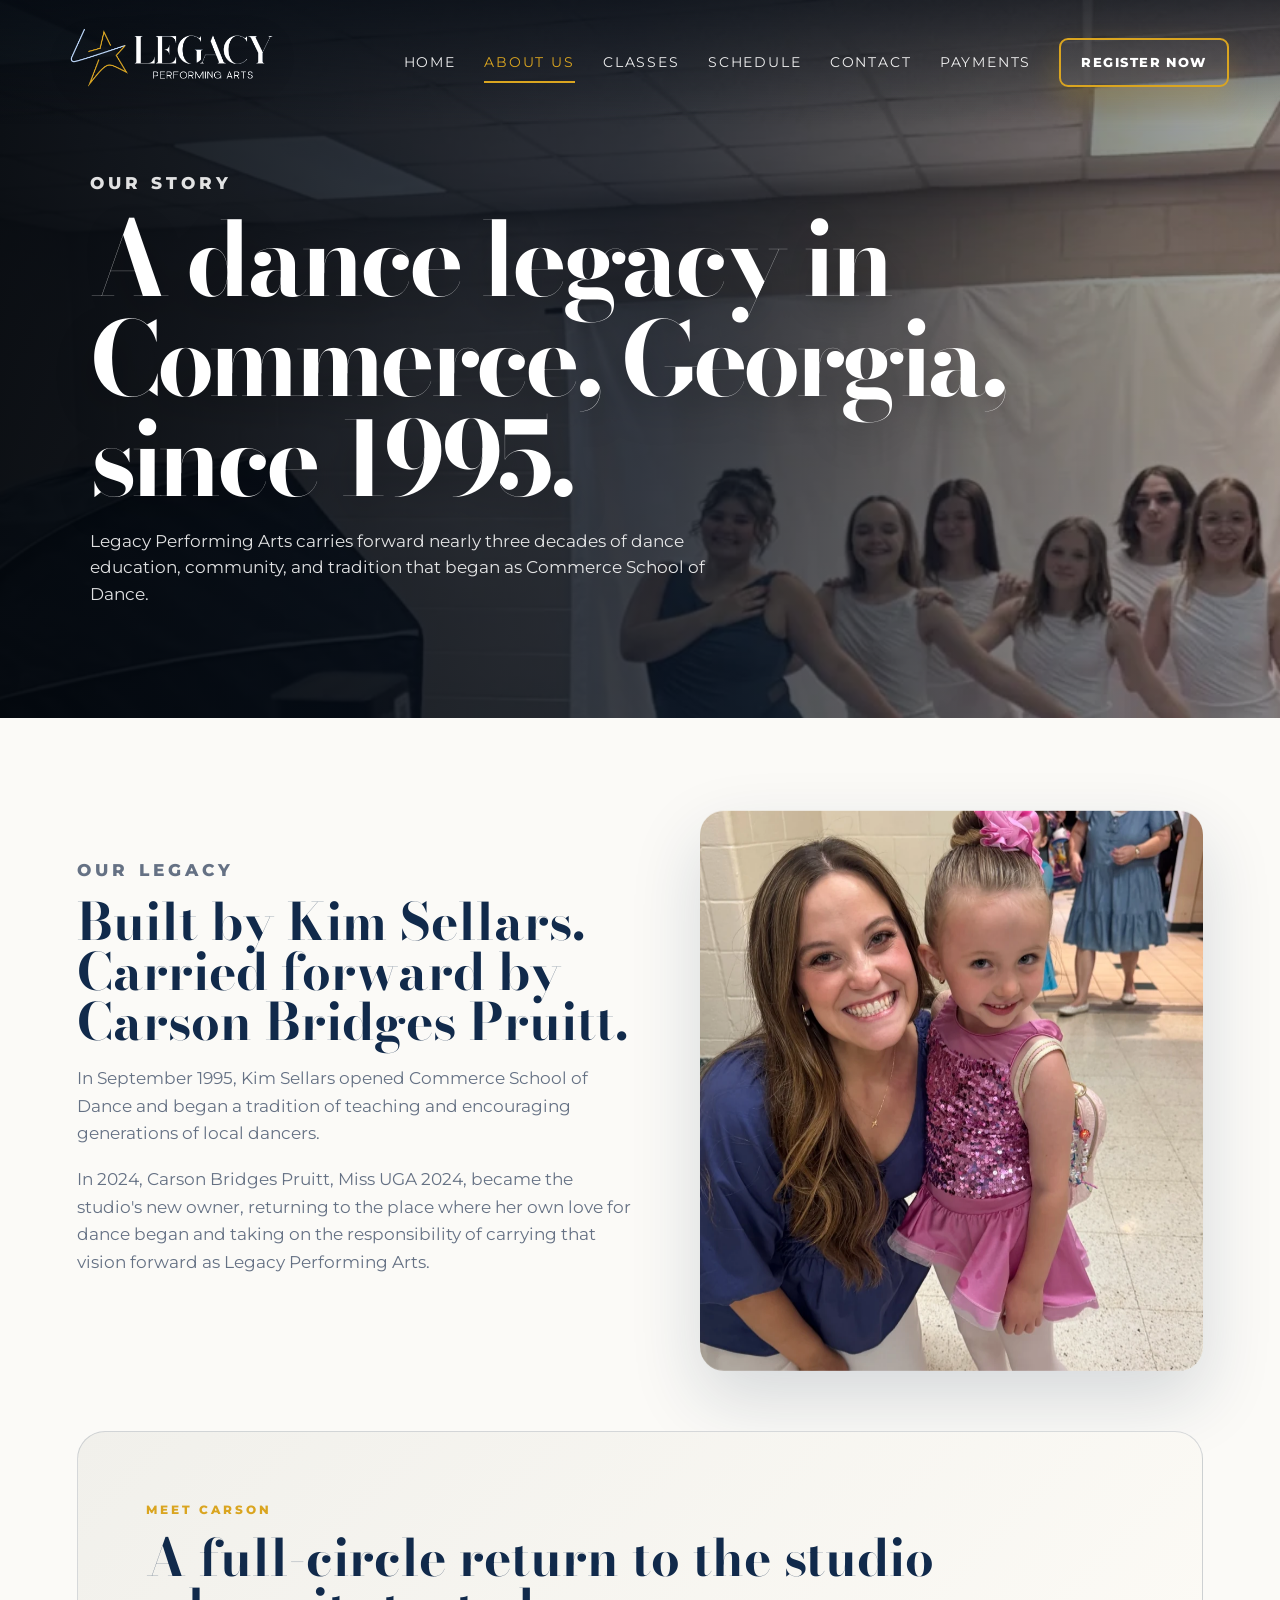
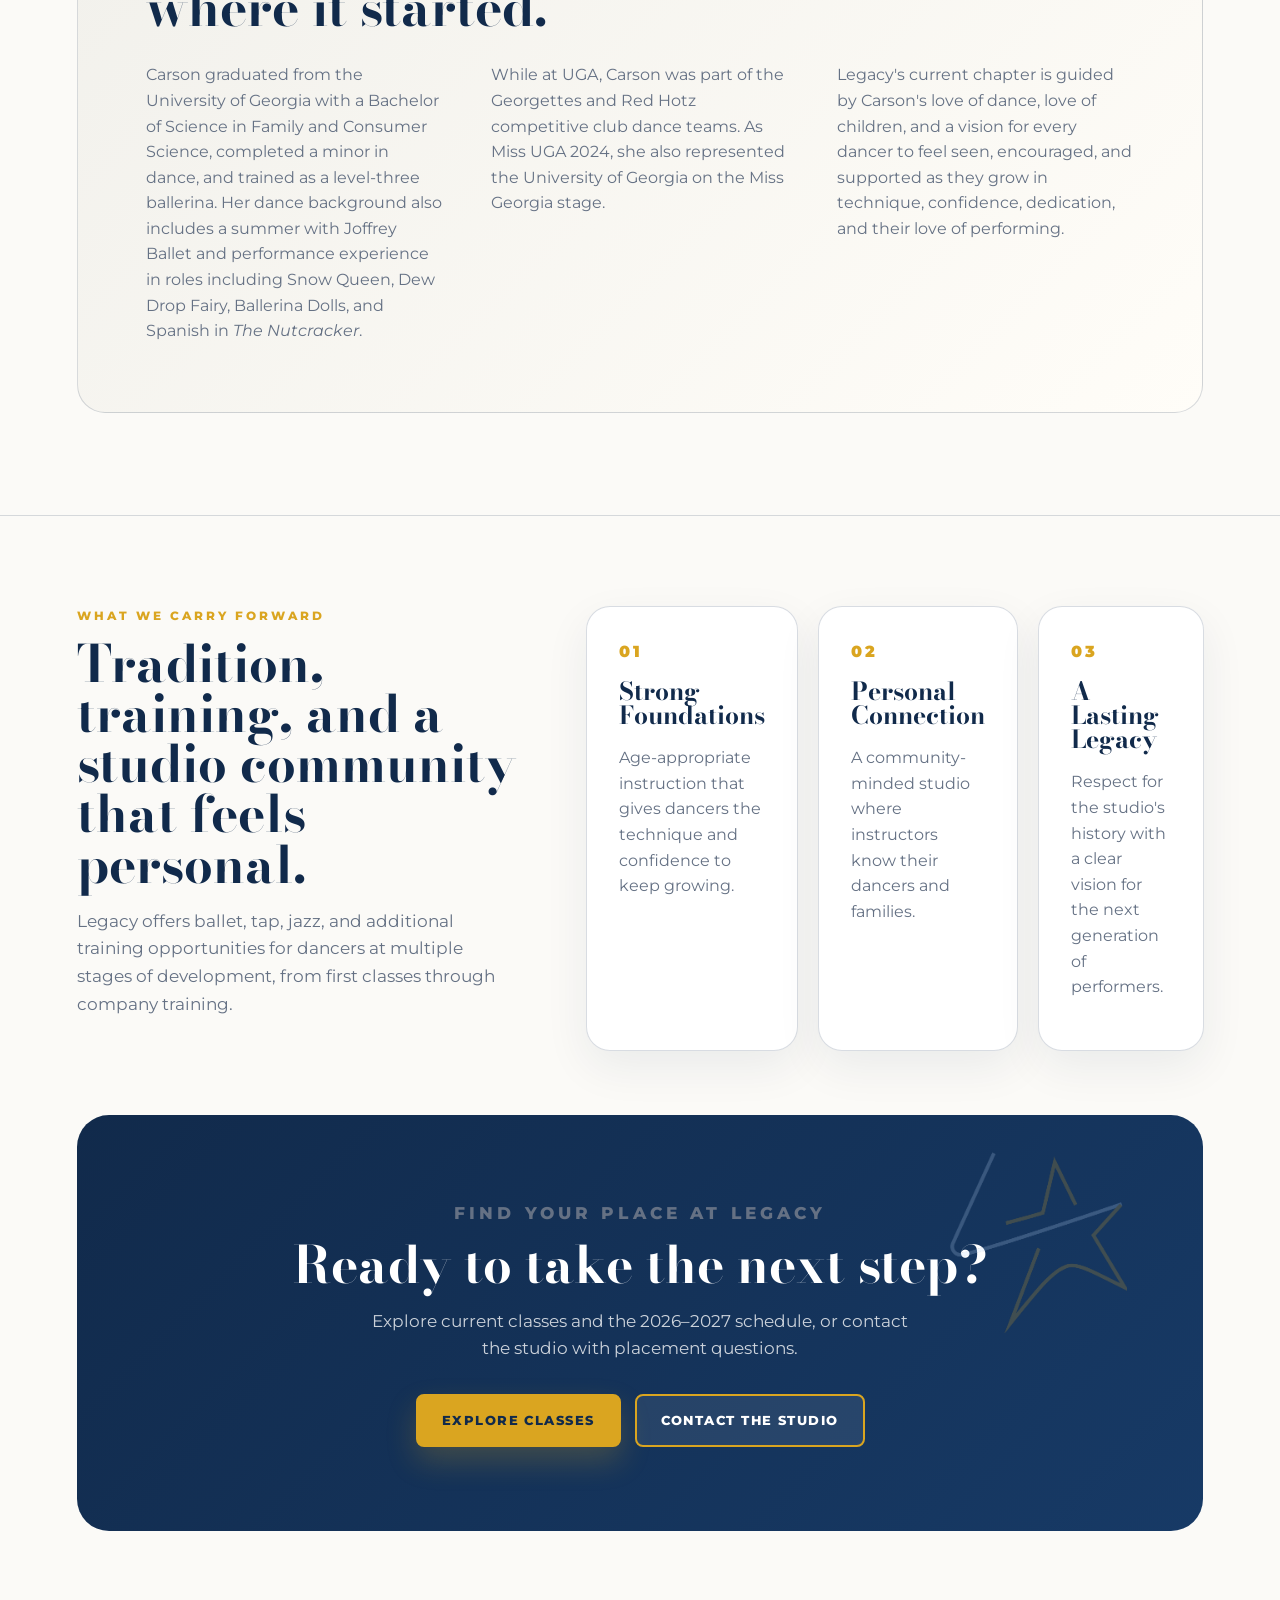
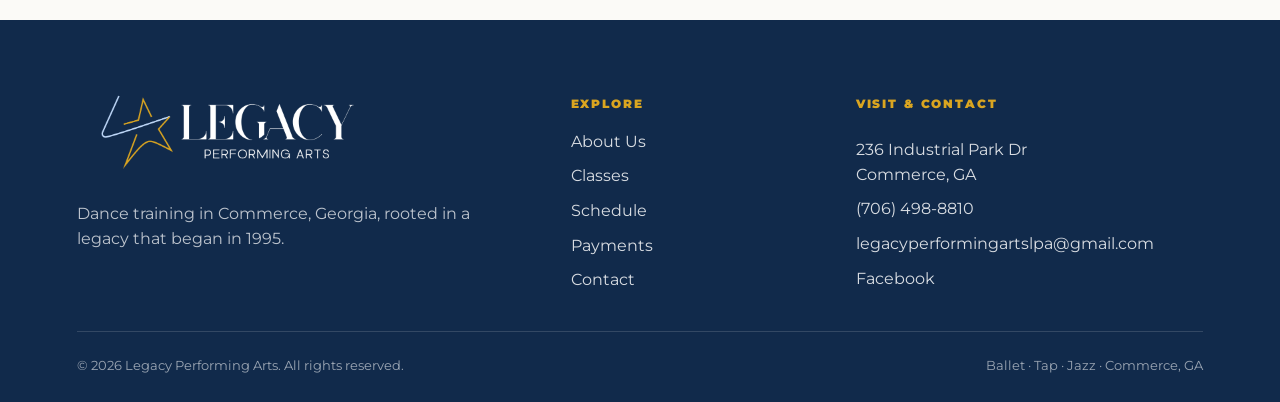
==== commit e65f10ac: "Add files via upload" ====
--- a/about.html
+++ b/about.html
@@ -9,7 +9,7 @@
   <link rel="apple-touch-icon" sizes="180x180" href="assets/apple-touch-icon.png?v=20260819">
   <link rel="shortcut icon" href="favicon.ico?v=20260819">
   <title>About Legacy Performing Arts | Dance Studio in Commerce, GA</title>
-  <meta name="description" content="Learn the story of Legacy Performing Arts in Commerce, Georgia—from Kim Sellars founding Commerce School of Dance in 1995 to Carson Bridges Pruitt carrying the legacy forward.">
+  <meta name="description" content="Learn the story of Legacy Performing Arts in Commerce, Georgia, from Kim Sellars founding Commerce School of Dance in 1995 to Carson Bridges Pruitt carrying the legacy forward.">
   <meta name="robots" content="index,follow,max-image-preview:large">
   <link rel="canonical" href="https://legacyperformingarts.org/about.html">
   <meta name="geo.region" content="US-GA">
@@ -18,12 +18,12 @@
   <meta property="og:site_name" content="Legacy Performing Arts">
   <meta property="og:locale" content="en_US">
   <meta property="og:title" content="About Legacy Performing Arts | Dance Studio in Commerce, GA">
-  <meta property="og:description" content="Learn the story of Legacy Performing Arts in Commerce, Georgia—from Kim Sellars founding Commerce School of Dance in 1995 to Carson Bridges Pruitt carrying the legacy forward.">
+  <meta property="og:description" content="Learn the story of Legacy Performing Arts in Commerce, Georgia, from Kim Sellars founding Commerce School of Dance in 1995 to Carson Bridges Pruitt carrying the legacy forward.">
   <meta property="og:url" content="https://legacyperformingarts.org/about.html">
   <meta property="og:image" content="https://legacyperformingarts.org/assets/about-hero-desktop.webp">
   <meta name="twitter:card" content="summary_large_image">
   <meta name="twitter:title" content="About Legacy Performing Arts | Dance Studio in Commerce, GA">
-  <meta name="twitter:description" content="Learn the story of Legacy Performing Arts in Commerce, Georgia—from Kim Sellars founding Commerce School of Dance in 1995 to Carson Bridges Pruitt carrying the legacy forward.">
+  <meta name="twitter:description" content="Learn the story of Legacy Performing Arts in Commerce, Georgia, from Kim Sellars founding Commerce School of Dance in 1995 to Carson Bridges Pruitt carrying the legacy forward.">
   <meta name="twitter:image" content="https://legacyperformingarts.org/assets/about-hero-desktop.webp">
   <script type="application/ld+json">{"@context":"https://schema.org","@type":"LocalBusiness","@id":"https://legacyperformingarts.org/#business","name":"Legacy Performing Arts","url":"https://legacyperformingarts.org/","logo":"https://legacyperformingarts.org/assets/logo-transparent-dark.png","image":"https://legacyperformingarts.org/assets/home-hero-desktop.webp","description":"Dance studio in Commerce, Georgia offering ballet, tap, jazz and company training.","telephone":"+1-706-498-8810","email":"legacyperformingartslpa@gmail.com","address":{"@type":"PostalAddress","streetAddress":"236 Industrial Park Dr","addressLocality":"Commerce","addressRegion":"GA","addressCountry":"US"},"sameAs":["https://www.facebook.com/61565186416254/"]}</script>
   <link rel="preconnect" href="https://fonts.googleapis.com">
@@ -61,7 +61,7 @@
         <p class="eyebrow">Our Legacy</p>
         <h2>Built by Kim Sellars. Carried forward by Carson Bridges Pruitt.</h2>
         <p>In September 1995, Kim Sellars opened Commerce School of Dance and began a tradition of teaching and encouraging generations of local dancers.</p>
-        <p>In 2024, Carson Bridges Pruitt—Miss UGA 2024—became the studio's new owner, returning to the place where her own love for dance began and taking on the responsibility of carrying that vision forward as Legacy Performing Arts.</p>
+        <p>In 2024, Carson Bridges Pruitt, Miss UGA 2024, became the studio's new owner, returning to the place where her own love for dance began and taking on the responsibility of carrying that vision forward as Legacy Performing Arts.</p>
       </div>
       <img src="assets/about-mission.webp" alt="Legacy Performing Arts instructor working with a young dancer" class="reveal-left">
     </section>
@@ -82,7 +82,7 @@
       <div class="reveal-up">
         <p class="eyebrow">What We Carry Forward</p>
         <h2>Tradition, training, and a studio community that feels personal.</h2>
-        <p>Legacy offers ballet, tap, jazz, and additional training opportunities for dancers at multiple stages of development—from first classes through company training.</p>
+        <p>Legacy offers ballet, tap, jazz, and additional training opportunities for dancers at multiple stages of development, from first classes through company training.</p>
       </div>
       <div class="class-grid reveal-stagger">
         <article class="reveal-up" style="--stagger-index: 0">
--- a/styles.css
+++ b/styles.css
@@ -162,6 +162,22 @@
   text-shadow: 0 16px 38px rgba(0, 0, 0, .3);
 }
 .hero-copy h1 span { color: var(--ice); }
+
+/* Keep the home hero headline at its final height while the typing animation runs. */
+.hero-home .hero-copy h1 {
+  position: relative;
+}
+.hero-home .typing-sizer {
+  display: block;
+  visibility: hidden;
+  pointer-events: none;
+}
+.hero-home .typing-live {
+  position: absolute;
+  inset: 0;
+  display: block;
+  width: 100%;
+}
 .hero-copy p,
 .page-hero p {
   max-width: 620px;
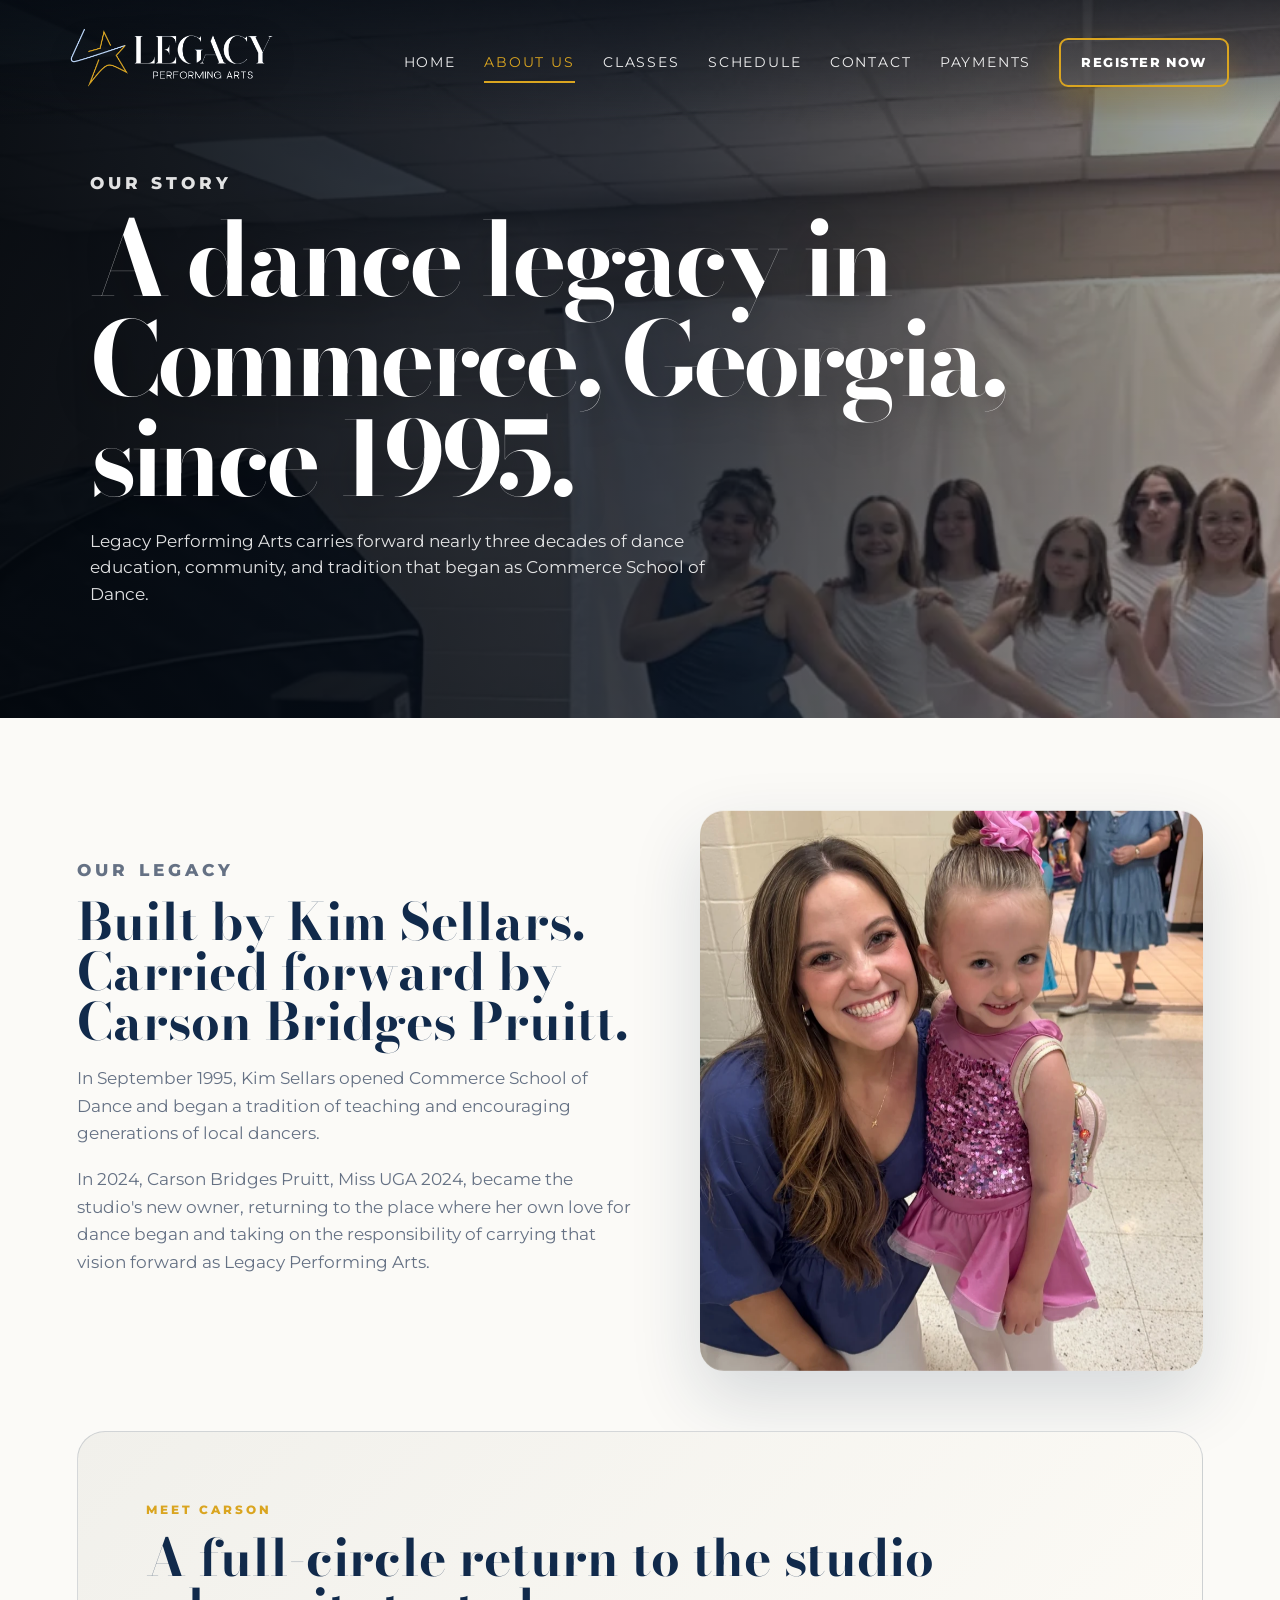
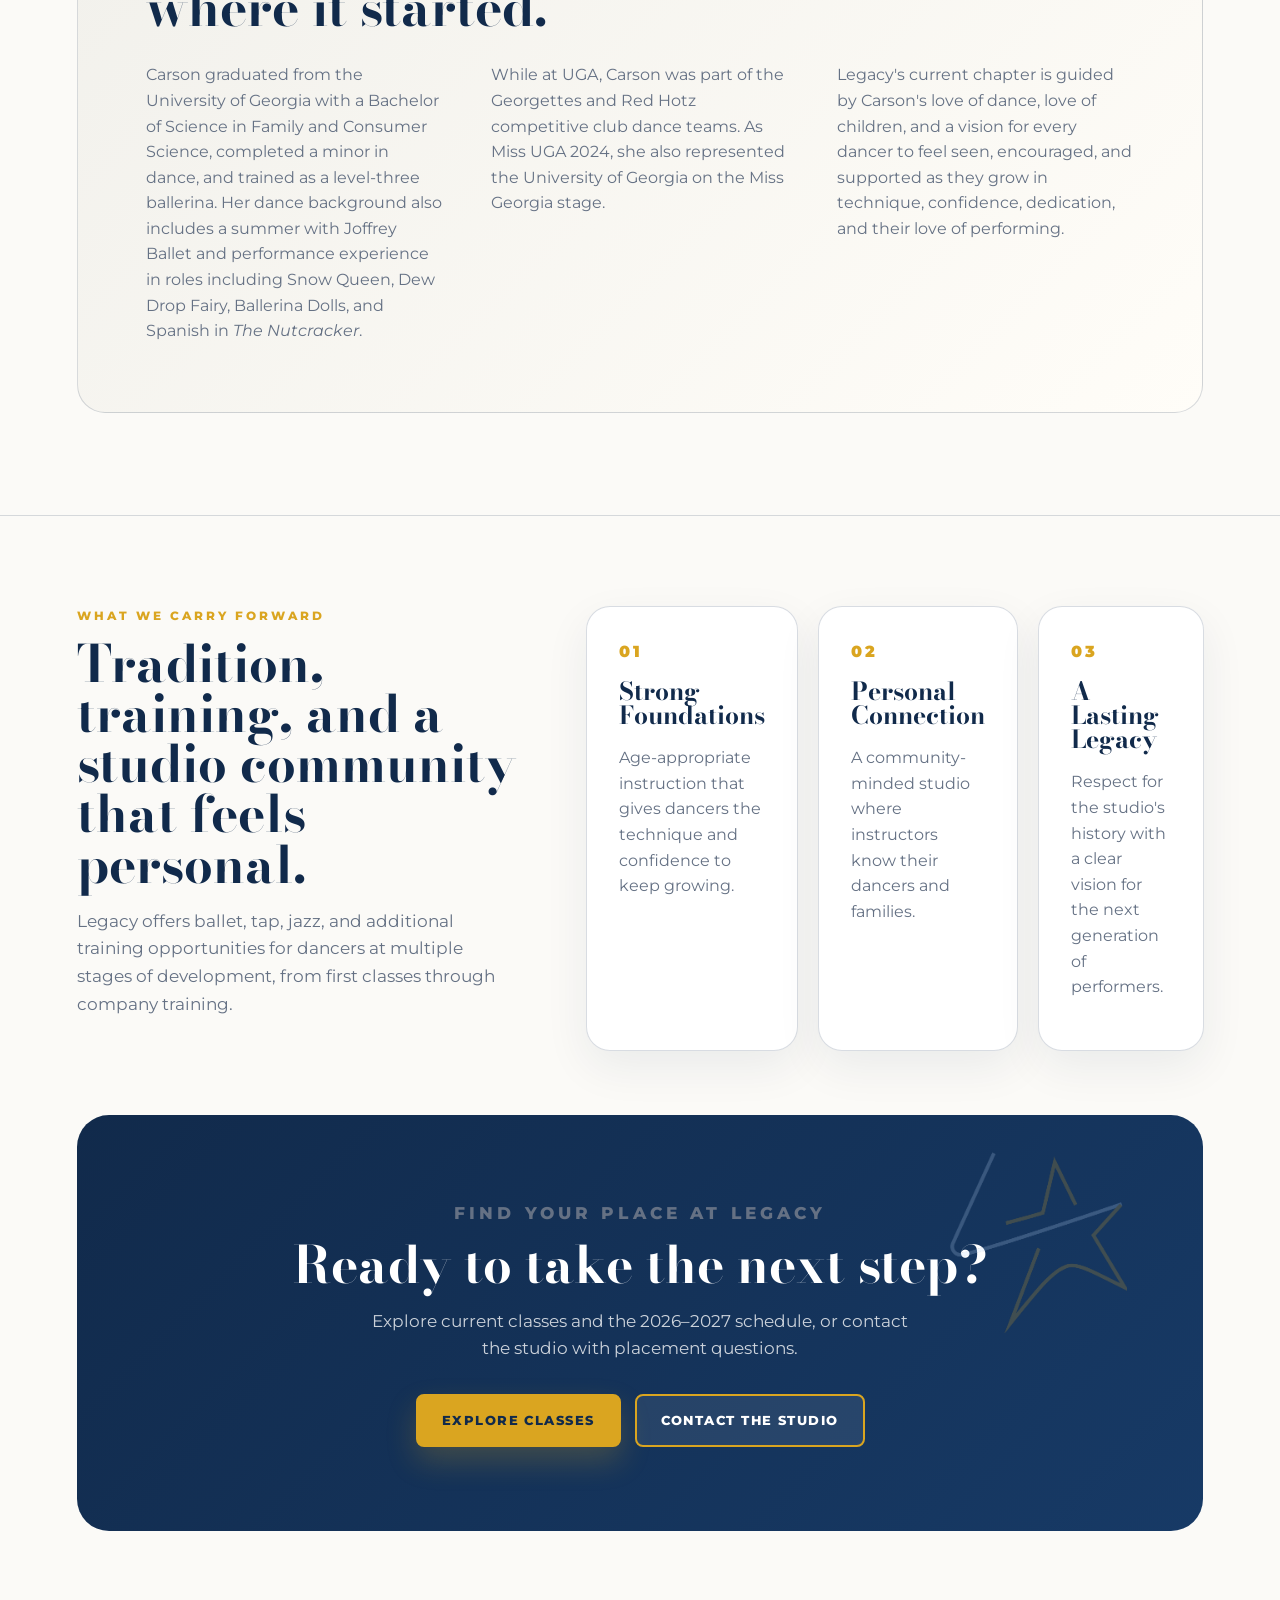
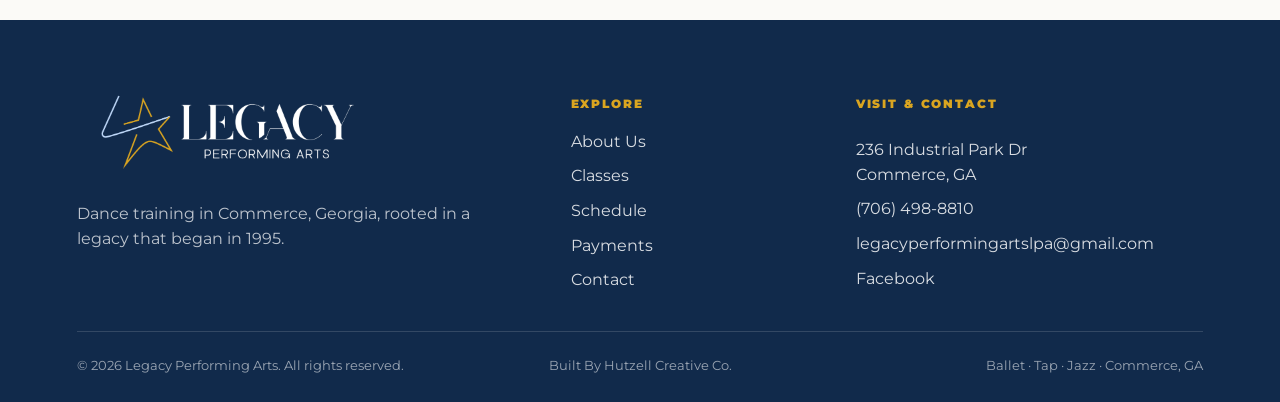
==== commit 918f4635: "Add files via upload" ====
--- a/about.html
+++ b/about.html
@@ -2,7 +2,7 @@
 <html lang="en">
 <head>
   <meta charset="utf-8">
-  <meta name="viewport" content="width=device-width, initial-scale=1">
+  <meta name="viewport" content="width=device-width, initial-scale=1, viewport-fit=cover">
   <meta name="theme-color" content="#132f52">
   <link rel="icon" type="image/png" sizes="32x32" href="assets/favicon-32.png?v=20260819">
   <link rel="icon" type="image/png" sizes="192x192" href="assets/favicon-192.png?v=20260819">
@@ -29,7 +29,7 @@
   <link rel="preconnect" href="https://fonts.googleapis.com">
   <link rel="preconnect" href="https://fonts.gstatic.com" crossorigin>
   <link href="https://fonts.googleapis.com/css2?family=Bodoni+Moda:opsz,wght@6..96,500;6..96,600;6..96,700&amp;family=Montserrat:wght@400;500;600;700;800;900&amp;display=swap" rel="stylesheet">
-  <link rel="stylesheet" href="styles.css?v=20260819-production-seo">
+  <link rel="stylesheet" href="styles.css?v=20260819-android-typefix">
 </head>
 <body>
   <header class="site-header">
@@ -143,9 +143,10 @@
     </div>
     <div class="footer-bottom">
       <p>© <span id="year"></span> Legacy Performing Arts. All rights reserved.</p>
+      <p class="footer-credit">Built By Hutzell Creative Co.</p>
       <p>Ballet · Tap · Jazz · Commerce, GA</p>
     </div>
   </footer>
-  <script src="script.js?v=20260819-production-seo"></script>
+  <script src="script.js?v=20260819-android-typefix"></script>
 </body>
 </html>
--- a/styles.css
+++ b/styles.css
@@ -14,7 +14,11 @@
 }
 
 * { box-sizing: border-box; }
-html { scroll-behavior: smooth; }
+html {
+  scroll-behavior: smooth;
+  -webkit-text-size-adjust: 100%;
+  text-size-adjust: 100%;
+}
 body {
   margin: 0;
   font-family: "Montserrat", Arial, sans-serif;
@@ -23,6 +27,16 @@
   line-height: 1.6;
 }
 img { max-width: 100%; display: block; }
+button,
+input,
+textarea,
+select {
+  font: inherit;
+}
+button,
+a {
+  -webkit-tap-highlight-color: rgba(218, 165, 32, .18);
+}
 a { color: inherit; text-decoration: none; }
 
 .site-header {
@@ -161,12 +175,22 @@
   color: var(--white);
   text-shadow: 0 16px 38px rgba(0, 0, 0, .3);
 }
-.hero-copy h1 span { color: var(--ice); }
-
-/* Keep the home hero headline at its final height while the typing animation runs. */
 .hero-home .hero-copy h1 {
   position: relative;
 }
+.hero-title-line,
+.typing-line {
+  display: block;
+  white-space: nowrap;
+}
+.hero-title-accent,
+.typing-accent {
+  color: var(--ice);
+}
+.hero-title-mobile {
+  display: none;
+}
+/* Reserve the exact final line layout before typing begins. */
 .hero-home .typing-sizer {
   display: block;
   visibility: hidden;
@@ -388,8 +412,9 @@
 .footer-contact address { margin: 0; font-style: normal; line-height: 1.55; }
 .footer-contact a { overflow-wrap: anywhere; }
 .footer-bottom {
-  display: flex;
-  justify-content: space-between;
+  display: grid;
+  grid-template-columns: 1fr auto 1fr;
+  align-items: center;
   gap: 20px;
   max-width: 1240px;
   margin: 0 auto;
@@ -397,6 +422,8 @@
   border-top: 1px solid rgba(255,255,255,.14);
 }
 .footer-bottom p { margin: 0; color: rgba(255,255,255,.58); font-size: .8rem; }
+.footer-bottom p:last-child { text-align: right; }
+.footer-credit { text-align: center; }
 
 @media (max-width: 1080px) {
   .site-header { align-items: flex-start; }
@@ -476,6 +503,8 @@
 
 @media (max-width: 520px) {
   .brand img { width: 185px; }
+  .hero-title-desktop { display: none; }
+  .hero-title-mobile { display: block; }
   .hero-home .hero-copy { width: 52%; max-width: 205px; }
   .hero-home .hero-copy h1 { font-size: 2.15rem; line-height: .96; }
   .hero-home .hero-copy p { font-size: .8rem; line-height: 1.46; }
@@ -1127,5 +1156,10 @@
   .studio-block { padding: 20px 22px 14px; }
   .footer-inner { grid-template-columns: 1fr; }
   .footer-brand { grid-column: auto; }
-  .footer-bottom { flex-direction: column; }
-}
+  .footer-bottom {
+    grid-template-columns: 1fr;
+    text-align: left;
+  }
+  .footer-bottom p:last-child,
+  .footer-credit { text-align: left; }
+}
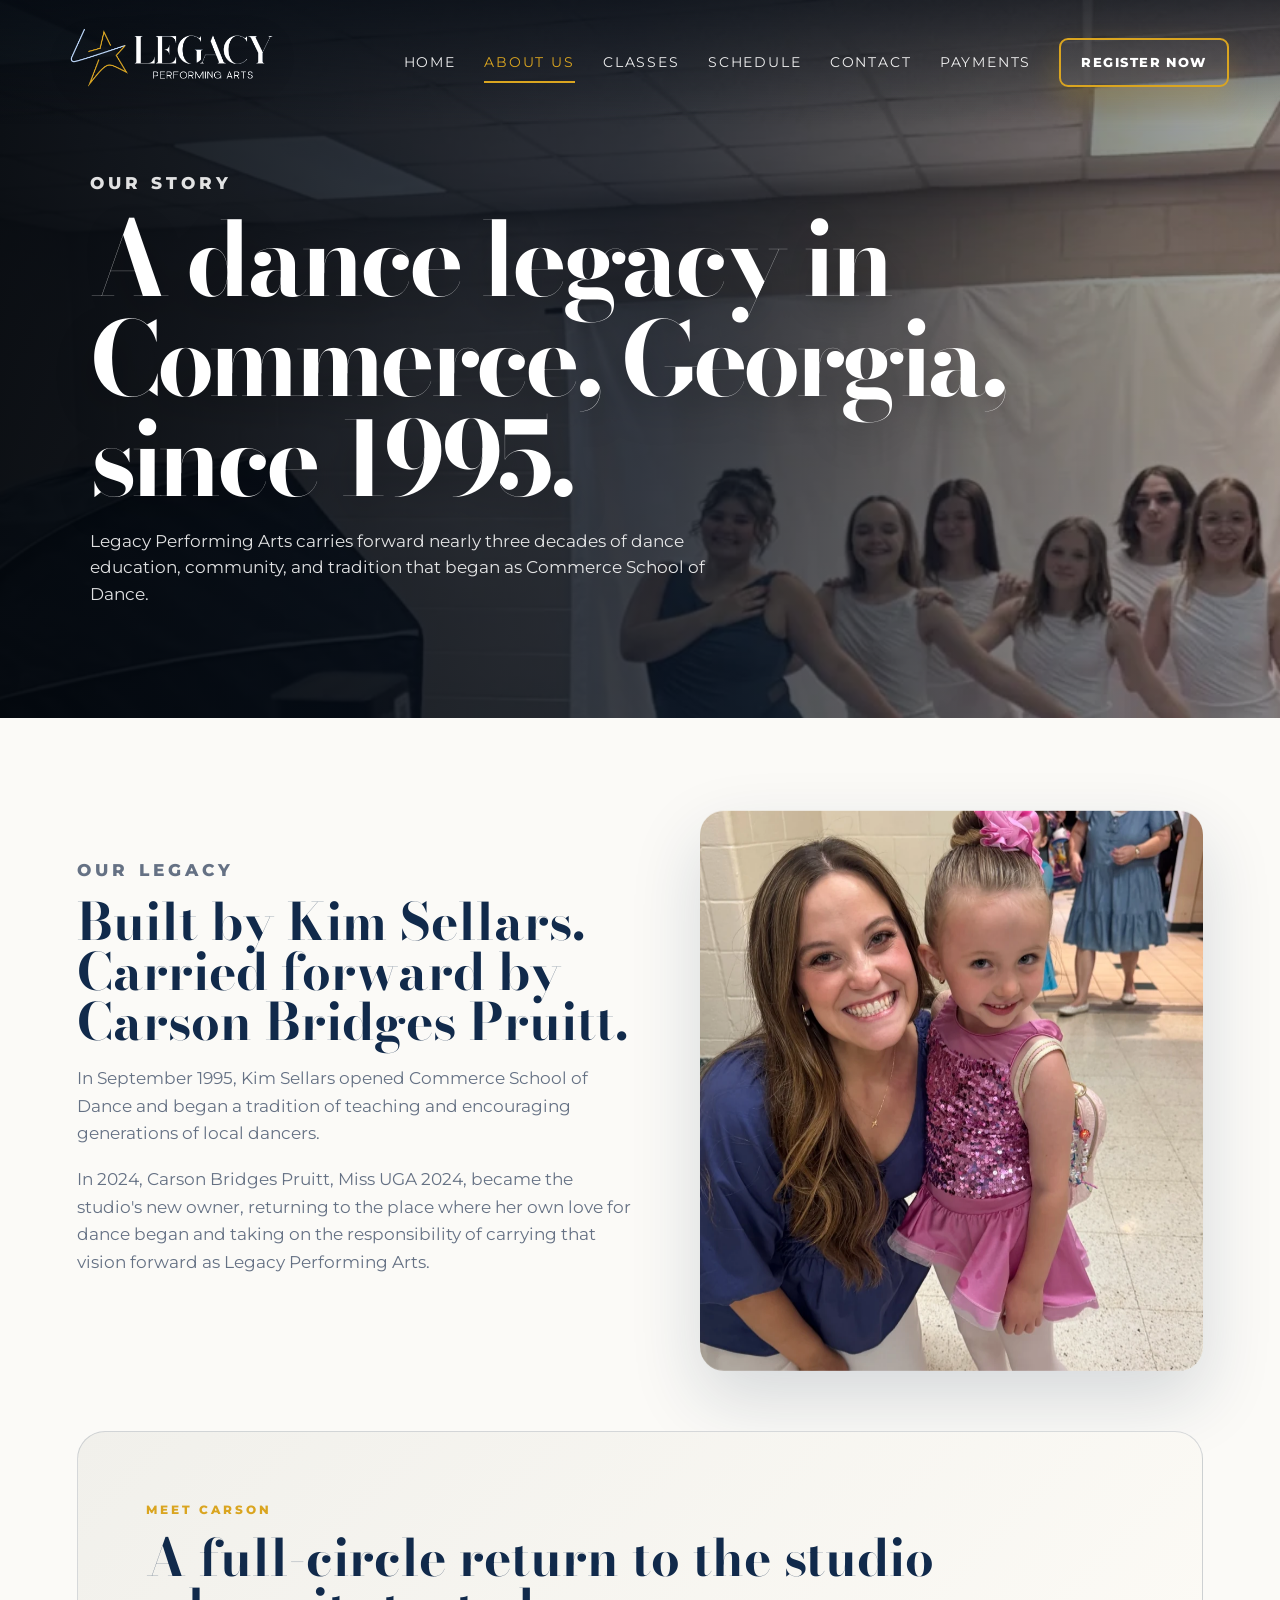
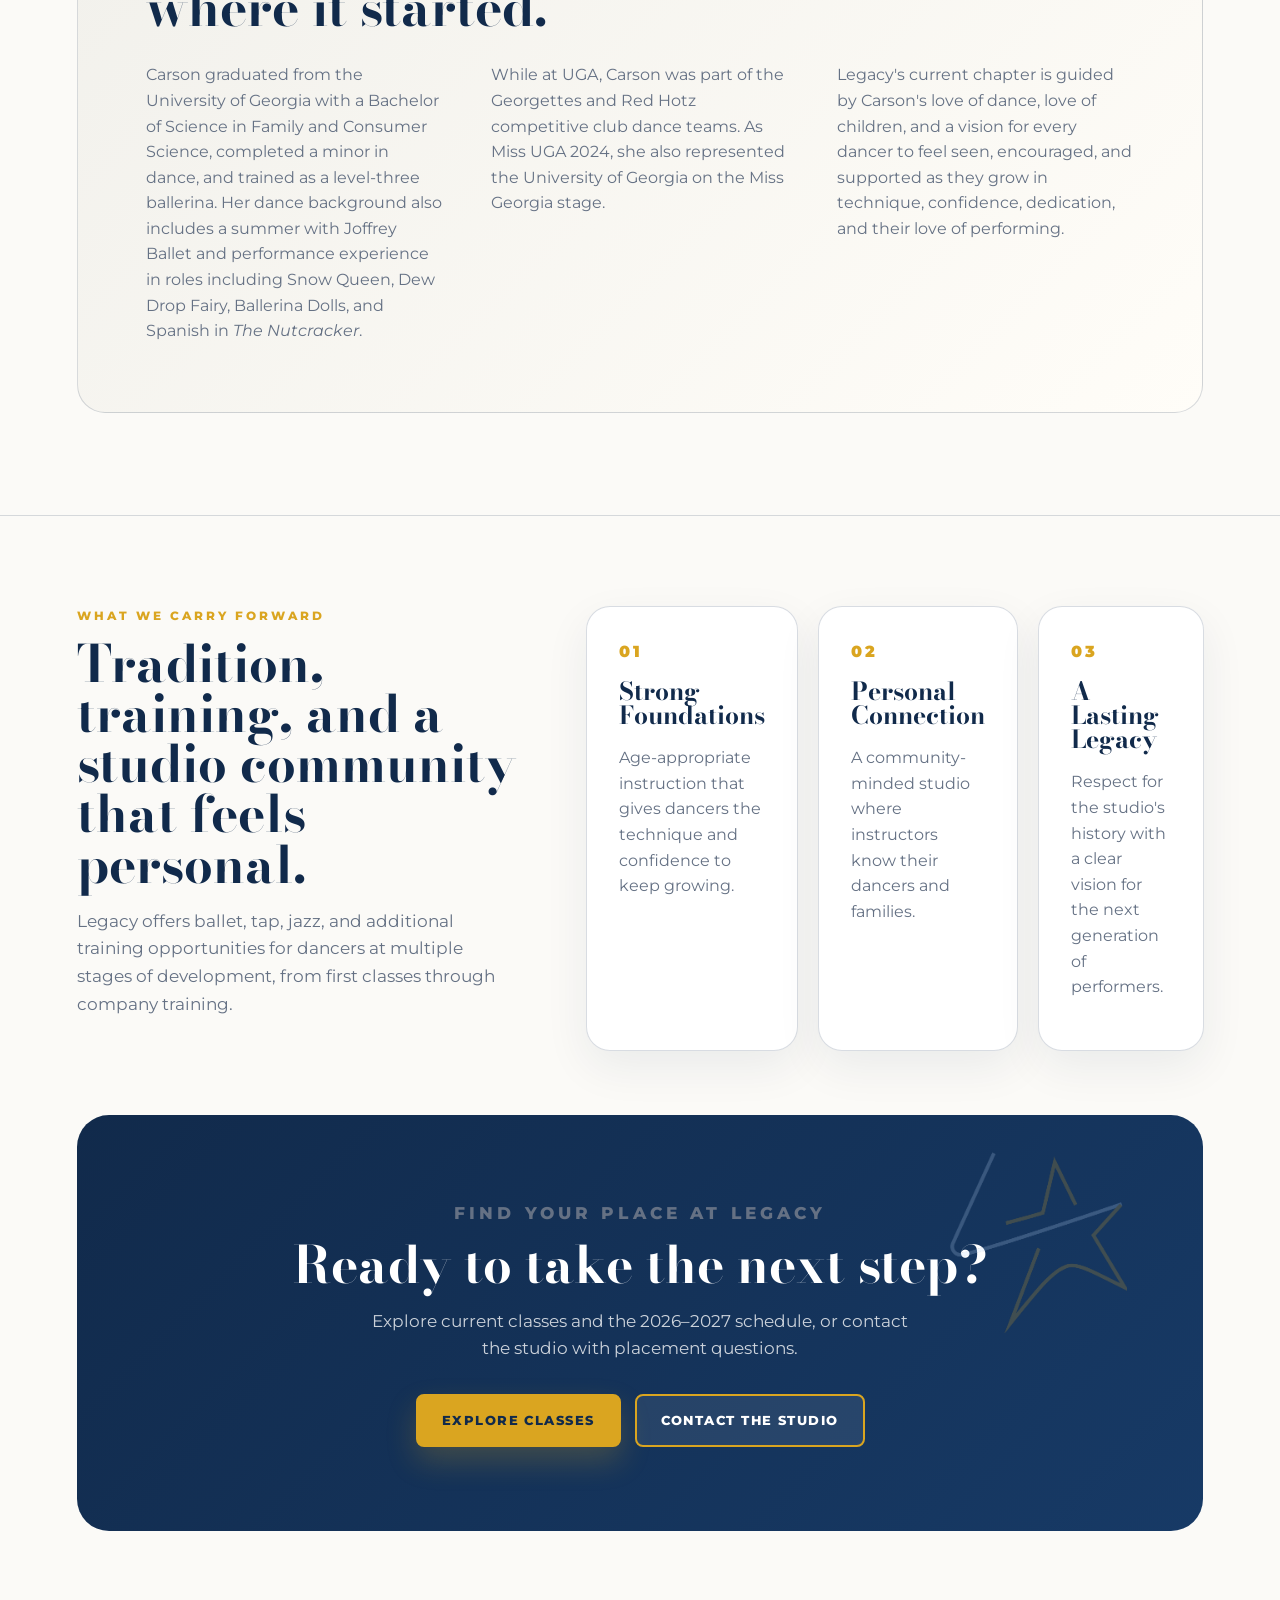
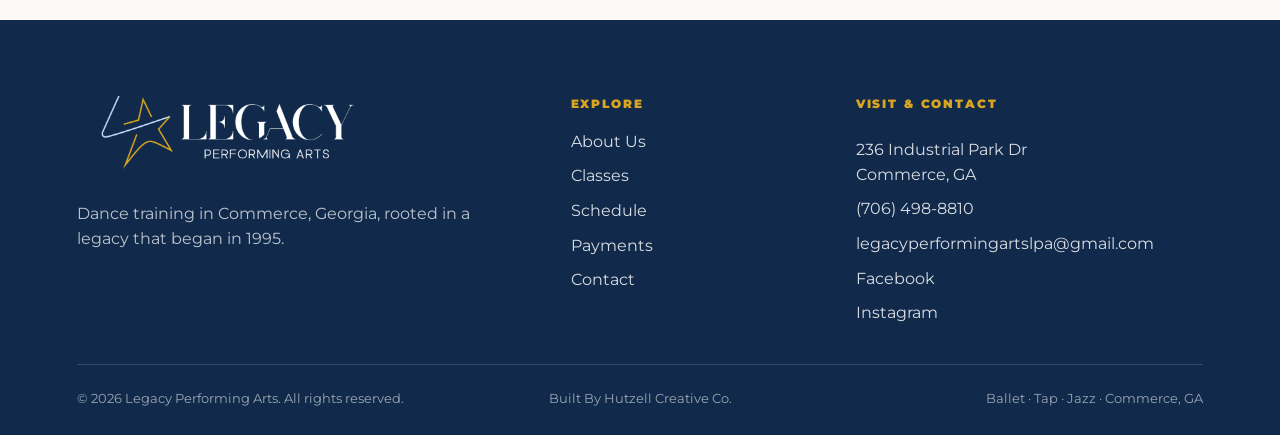
==== commit d50ef17b: "Add files via upload" ====
--- a/about.html
+++ b/about.html
@@ -25,7 +25,7 @@
   <meta name="twitter:title" content="About Legacy Performing Arts | Dance Studio in Commerce, GA">
   <meta name="twitter:description" content="Learn the story of Legacy Performing Arts in Commerce, Georgia, from Kim Sellars founding Commerce School of Dance in 1995 to Carson Bridges Pruitt carrying the legacy forward.">
   <meta name="twitter:image" content="https://legacyperformingarts.org/assets/about-hero-desktop.webp">
-  <script type="application/ld+json">{"@context":"https://schema.org","@type":"LocalBusiness","@id":"https://legacyperformingarts.org/#business","name":"Legacy Performing Arts","url":"https://legacyperformingarts.org/","logo":"https://legacyperformingarts.org/assets/logo-transparent-dark.png","image":"https://legacyperformingarts.org/assets/home-hero-desktop.webp","description":"Dance studio in Commerce, Georgia offering ballet, tap, jazz and company training.","telephone":"+1-706-498-8810","email":"legacyperformingartslpa@gmail.com","address":{"@type":"PostalAddress","streetAddress":"236 Industrial Park Dr","addressLocality":"Commerce","addressRegion":"GA","addressCountry":"US"},"sameAs":["https://www.facebook.com/61565186416254/"]}</script>
+  <script type="application/ld+json">{"@context":"https://schema.org","@type":"LocalBusiness","@id":"https://legacyperformingarts.org/#business","name":"Legacy Performing Arts","url":"https://legacyperformingarts.org/","logo":"https://legacyperformingarts.org/assets/logo-transparent-dark.png","image":"https://legacyperformingarts.org/assets/home-hero-desktop.webp","description":"Dance studio in Commerce, Georgia offering ballet, tap, jazz and company training.","telephone":"+1-706-498-8810","email":"legacyperformingartslpa@gmail.com","address":{"@type":"PostalAddress","streetAddress":"236 Industrial Park Dr","addressLocality":"Commerce","addressRegion":"GA","addressCountry":"US"},"sameAs":["https://www.facebook.com/61565186416254/","https://www.instagram.com/legacylpa/"]}</script>
   <link rel="preconnect" href="https://fonts.googleapis.com">
   <link rel="preconnect" href="https://fonts.gstatic.com" crossorigin>
   <link href="https://fonts.googleapis.com/css2?family=Bodoni+Moda:opsz,wght@6..96,500;6..96,600;6..96,700&amp;family=Montserrat:wght@400;500;600;700;800;900&amp;display=swap" rel="stylesheet">
@@ -139,6 +139,7 @@
         <a href="tel:+17064988810">(706) 498-8810</a>
         <a href="mailto:legacyperformingartslpa@gmail.com">legacyperformingartslpa@gmail.com</a>
         <a href="https://www.facebook.com/61565186416254/" target="_blank" rel="noopener noreferrer">Facebook</a>
+        <a href="https://www.instagram.com/legacylpa/" target="_blank" rel="noopener noreferrer">Instagram</a>
       </div>
     </div>
     <div class="footer-bottom">
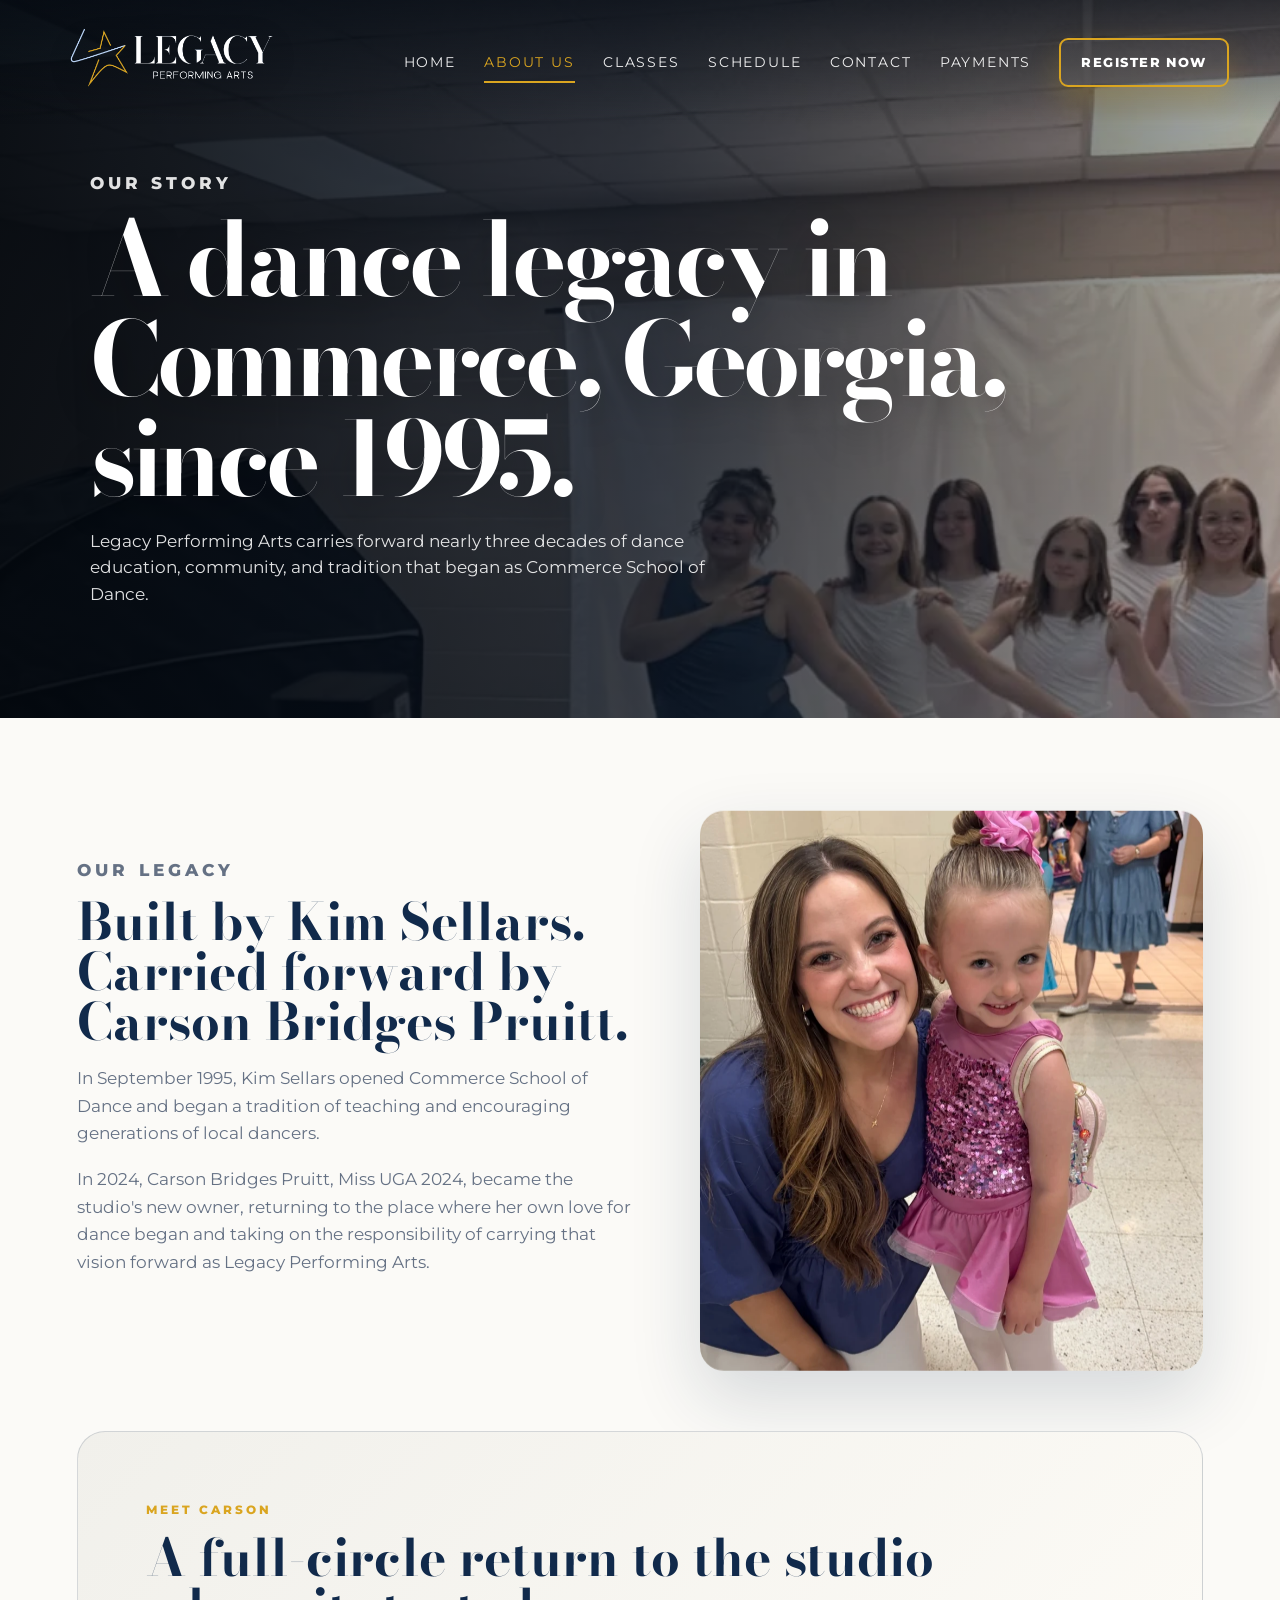
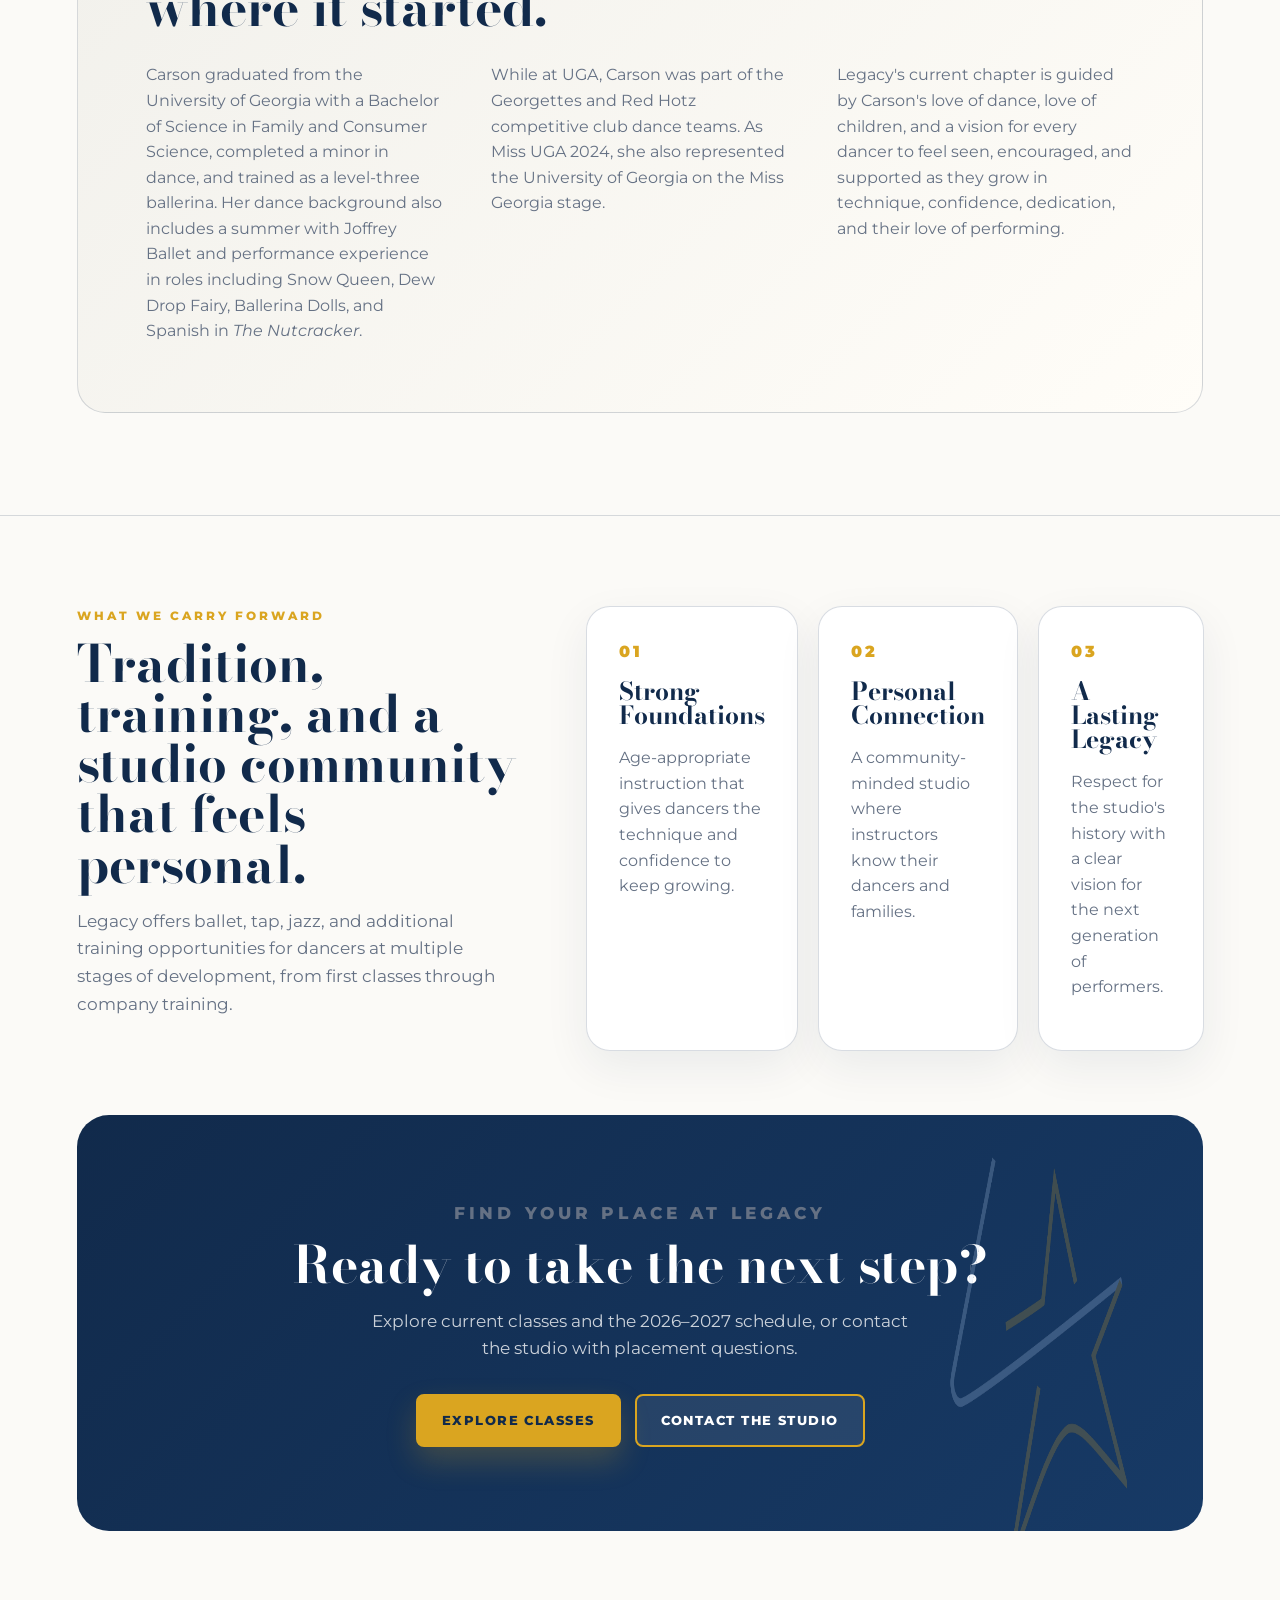
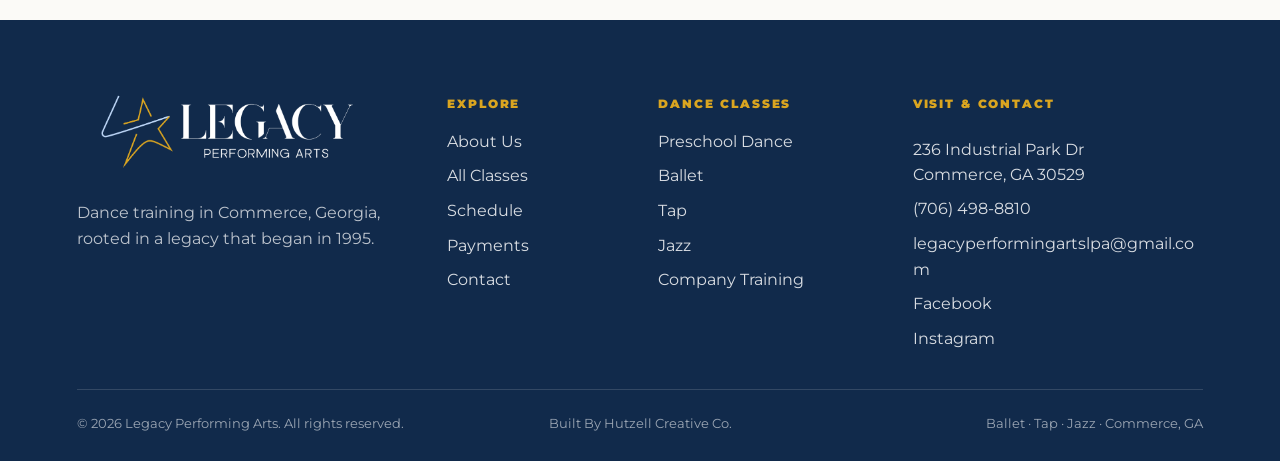
==== commit 3d0a7c96: "Add files via upload" ====
--- a/about.html
+++ b/about.html
@@ -1,153 +1,158 @@
-<!doctype html>
+<!DOCTYPE html>
+
 <html lang="en">
 <head>
-  <meta charset="utf-8">
-  <meta name="viewport" content="width=device-width, initial-scale=1, viewport-fit=cover">
-  <meta name="theme-color" content="#132f52">
-  <link rel="icon" type="image/png" sizes="32x32" href="assets/favicon-32.png?v=20260819">
-  <link rel="icon" type="image/png" sizes="192x192" href="assets/favicon-192.png?v=20260819">
-  <link rel="apple-touch-icon" sizes="180x180" href="assets/apple-touch-icon.png?v=20260819">
-  <link rel="shortcut icon" href="favicon.ico?v=20260819">
-  <title>About Legacy Performing Arts | Dance Studio in Commerce, GA</title>
-  <meta name="description" content="Learn the story of Legacy Performing Arts in Commerce, Georgia, from Kim Sellars founding Commerce School of Dance in 1995 to Carson Bridges Pruitt carrying the legacy forward.">
-  <meta name="robots" content="index,follow,max-image-preview:large">
-  <link rel="canonical" href="https://legacyperformingarts.org/about.html">
-  <meta name="geo.region" content="US-GA">
-  <meta name="geo.placename" content="Commerce">
-  <meta property="og:type" content="website">
-  <meta property="og:site_name" content="Legacy Performing Arts">
-  <meta property="og:locale" content="en_US">
-  <meta property="og:title" content="About Legacy Performing Arts | Dance Studio in Commerce, GA">
-  <meta property="og:description" content="Learn the story of Legacy Performing Arts in Commerce, Georgia, from Kim Sellars founding Commerce School of Dance in 1995 to Carson Bridges Pruitt carrying the legacy forward.">
-  <meta property="og:url" content="https://legacyperformingarts.org/about.html">
-  <meta property="og:image" content="https://legacyperformingarts.org/assets/about-hero-desktop.webp">
-  <meta name="twitter:card" content="summary_large_image">
-  <meta name="twitter:title" content="About Legacy Performing Arts | Dance Studio in Commerce, GA">
-  <meta name="twitter:description" content="Learn the story of Legacy Performing Arts in Commerce, Georgia, from Kim Sellars founding Commerce School of Dance in 1995 to Carson Bridges Pruitt carrying the legacy forward.">
-  <meta name="twitter:image" content="https://legacyperformingarts.org/assets/about-hero-desktop.webp">
-  <script type="application/ld+json">{"@context":"https://schema.org","@type":"LocalBusiness","@id":"https://legacyperformingarts.org/#business","name":"Legacy Performing Arts","url":"https://legacyperformingarts.org/","logo":"https://legacyperformingarts.org/assets/logo-transparent-dark.png","image":"https://legacyperformingarts.org/assets/home-hero-desktop.webp","description":"Dance studio in Commerce, Georgia offering ballet, tap, jazz and company training.","telephone":"+1-706-498-8810","email":"legacyperformingartslpa@gmail.com","address":{"@type":"PostalAddress","streetAddress":"236 Industrial Park Dr","addressLocality":"Commerce","addressRegion":"GA","addressCountry":"US"},"sameAs":["https://www.facebook.com/61565186416254/","https://www.instagram.com/legacylpa/"]}</script>
-  <link rel="preconnect" href="https://fonts.googleapis.com">
-  <link rel="preconnect" href="https://fonts.gstatic.com" crossorigin>
-  <link href="https://fonts.googleapis.com/css2?family=Bodoni+Moda:opsz,wght@6..96,500;6..96,600;6..96,700&amp;family=Montserrat:wght@400;500;600;700;800;900&amp;display=swap" rel="stylesheet">
-  <link rel="stylesheet" href="styles.css?v=20260819-android-typefix">
+<meta charset="utf-8"/>
+<meta content="width=device-width, initial-scale=1, viewport-fit=cover" name="viewport"/>
+<meta content="#132f52" name="theme-color"/>
+<link href="assets/favicon-32.png?v=20260819" rel="icon" sizes="32x32" type="image/png"/>
+<link href="assets/favicon-192.png?v=20260819" rel="icon" sizes="192x192" type="image/png"/>
+<link href="assets/apple-touch-icon.png?v=20260819" rel="apple-touch-icon" sizes="180x180"/>
+<link href="favicon.ico?v=20260819" rel="shortcut icon"/>
+<title>About Legacy Performing Arts | Dance Studio in Commerce, GA</title>
+<meta content="Learn the story of Legacy Performing Arts in Commerce, Georgia, from Kim Sellars founding Commerce School of Dance in 1995 to Carson Bridges Pruitt carrying the legacy forward." name="description"/>
+<meta content="index,follow,max-image-preview:large" name="robots"/>
+<link href="https://legacyperformingarts.org/about.html" rel="canonical"/>
+<meta content="US-GA" name="geo.region"/>
+<meta content="Commerce" name="geo.placename"/>
+<meta content="website" property="og:type"/>
+<meta content="Legacy Performing Arts" property="og:site_name"/>
+<meta content="en_US" property="og:locale"/>
+<meta content="About Legacy Performing Arts | Dance Studio in Commerce, GA" property="og:title"/>
+<meta content="Learn the story of Legacy Performing Arts in Commerce, Georgia, from Kim Sellars founding Commerce School of Dance in 1995 to Carson Bridges Pruitt carrying the legacy forward." property="og:description"/>
+<meta content="https://legacyperformingarts.org/about.html" property="og:url"/>
+<meta content="https://legacyperformingarts.org/assets/about-hero-desktop.webp" property="og:image"/>
+<meta content="summary_large_image" name="twitter:card"/>
+<meta content="About Legacy Performing Arts | Dance Studio in Commerce, GA" name="twitter:title"/>
+<meta content="Learn the story of Legacy Performing Arts in Commerce, Georgia, from Kim Sellars founding Commerce School of Dance in 1995 to Carson Bridges Pruitt carrying the legacy forward." name="twitter:description"/>
+<meta content="https://legacyperformingarts.org/assets/about-hero-desktop.webp" name="twitter:image"/>
+<script type="application/ld+json">{"@context":"https://schema.org","@graph":[{"@type":"LocalBusiness","@id":"https://legacyperformingarts.org/#business","name":"Legacy Performing Arts","alternateName":"Commerce School of Dance","url":"https://legacyperformingarts.org/","logo":"https://legacyperformingarts.org/assets/logo-transparent-dark.png","image":"https://legacyperformingarts.org/assets/home-hero-desktop.webp","description":"Dance studio in Commerce, Georgia offering ballet, tap, jazz, preschool dance and company training.","telephone":"+1-706-498-8810","email":"legacyperformingartslpa@gmail.com","foundingDate":"1995","address":{"@type":"PostalAddress","streetAddress":"236 Industrial Park Dr","addressLocality":"Commerce","addressRegion":"GA","postalCode":"30529","addressCountry":"US"},"sameAs":["https://www.facebook.com/61565186416254/","https://www.instagram.com/legacylpa/"]},{"@type":"WebPage","@id":"https://legacyperformingarts.org/about.html#webpage","url":"https://legacyperformingarts.org/about.html","name":"About Legacy Performing Arts | Dance Studio in Commerce, GA","description":"Learn the story of Legacy Performing Arts in Commerce, Georgia, from Kim Sellars founding Commerce School of Dance in 1995 to Carson Bridges Pruitt carrying the legacy forward.","isPartOf":{"@id":"https://legacyperformingarts.org/#website"},"about":{"@id":"https://legacyperformingarts.org/#business"}}]}</script>
+<link href="https://fonts.googleapis.com" rel="preconnect"/>
+<link crossorigin="" href="https://fonts.gstatic.com" rel="preconnect"/>
+<link href="https://fonts.googleapis.com/css2?family=Bodoni+Moda:opsz,wght@6..96,500;6..96,600;6..96,700&amp;family=Montserrat:wght@400;500;600;700;800;900&amp;display=swap" rel="stylesheet"/>
+<link href="styles.css?v=20260819-seo2" rel="stylesheet"/>
 </head>
 <body>
-  <header class="site-header">
-    <a class="brand" href="index.html" aria-label="Legacy Performing Arts home"><img src="assets/logo-transparent-light.png" alt="Legacy Performing Arts"></a>
-    <button class="nav-toggle" aria-label="Open navigation" aria-expanded="false" aria-controls="primary-navigation">Menu</button>
-    <nav class="nav" id="primary-navigation" aria-label="Primary navigation">
-      <a href="index.html">Home</a>
-      <a class="active" href="about.html">About Us</a>
-      <a href="classes.html">Classes</a>
-      <a href="schedule.html">Schedule</a>
-      <a href="contact.html">Contact</a>
-      <a href="payments.html">Payments</a>
-      <a class="button button-small" href="payments.html#registration">Register Now</a>
-    </nav>
-  </header>
-
-  <main>
-    <section class="page-hero about-hero">
-      <div class="hero-overlay"></div>
-      <div class="page-hero-copy">
-        <p class="eyebrow">Our Story</p>
-        <h1>A dance legacy in Commerce, Georgia, since 1995.</h1>
-        <p>Legacy Performing Arts carries forward nearly three decades of dance education, community, and tradition that began as Commerce School of Dance.</p>
-      </div>
-    </section>
-
-    <section class="split-section reverse about-legacy-section">
-      <div class="reveal-right">
-        <p class="eyebrow">Our Legacy</p>
-        <h2>Built by Kim Sellars. Carried forward by Carson Bridges Pruitt.</h2>
-        <p>In September 1995, Kim Sellars opened Commerce School of Dance and began a tradition of teaching and encouraging generations of local dancers.</p>
-        <p>In 2024, Carson Bridges Pruitt, Miss UGA 2024, became the studio's new owner, returning to the place where her own love for dance began and taking on the responsibility of carrying that vision forward as Legacy Performing Arts.</p>
-      </div>
-      <img src="assets/about-mission.webp" alt="Legacy Performing Arts instructor working with a young dancer" class="reveal-left">
-    </section>
-
-    <section class="owner-story-section">
-      <div class="owner-story-card reveal-up">
-        <p class="eyebrow">Meet Carson</p>
-        <h2>A full-circle return to the studio where it started.</h2>
-        <div class="owner-story-copy">
-          <p>Carson graduated from the University of Georgia with a Bachelor of Science in Family and Consumer Science, completed a minor in dance, and trained as a level-three ballerina. Her dance background also includes a summer with Joffrey Ballet and performance experience in roles including Snow Queen, Dew Drop Fairy, Ballerina Dolls, and Spanish in <em>The Nutcracker</em>.</p>
-          <p>While at UGA, Carson was part of the Georgettes and Red Hotz competitive club dance teams. As Miss UGA 2024, she also represented the University of Georgia on the Miss Georgia stage.</p>
-          <p>Legacy's current chapter is guided by Carson's love of dance, love of children, and a vision for every dancer to feel seen, encouraged, and supported as they grow in technique, confidence, dedication, and their love of performing.</p>
-        </div>
-      </div>
-    </section>
-
-    <section class="content-section about-values-section">
-      <div class="reveal-up">
-        <p class="eyebrow">What We Carry Forward</p>
-        <h2>Tradition, training, and a studio community that feels personal.</h2>
-        <p>Legacy offers ballet, tap, jazz, and additional training opportunities for dancers at multiple stages of development, from first classes through company training.</p>
-      </div>
-      <div class="class-grid reveal-stagger">
-        <article class="reveal-up" style="--stagger-index: 0">
-          <span>01</span>
-          <h3>Strong Foundations</h3>
-          <p>Age-appropriate instruction that gives dancers the technique and confidence to keep growing.</p>
-        </article>
-        <article class="reveal-up" style="--stagger-index: 1">
-          <span>02</span>
-          <h3>Personal Connection</h3>
-          <p>A community-minded studio where instructors know their dancers and families.</p>
-        </article>
-        <article class="reveal-up" style="--stagger-index: 2">
-          <span>03</span>
-          <h3>A Lasting Legacy</h3>
-          <p>Respect for the studio's history with a clear vision for the next generation of performers.</p>
-        </article>
-      </div>
-    </section>
-
-    <section class="cta-section reveal-up">
-      <img src="assets/star-transparent-light.png" alt="" aria-hidden="true">
-      <p class="eyebrow">Find Your Place at Legacy</p>
-      <h2>Ready to take the next step?</h2>
-      <p>Explore current classes and the 2026–2027 schedule, or contact the studio with placement questions.</p>
-      <div class="actions centered-actions">
-        <a class="button" href="classes.html">Explore Classes</a>
-        <a class="button secondary light" href="contact.html">Contact the Studio</a>
-      </div>
-    </section>
-  </main>
-
-  <footer class="site-footer">
-    <div class="footer-inner">
-      <div class="footer-brand">
-        <a href="index.html" aria-label="Legacy Performing Arts home"><img src="assets/logo-transparent-light.png" alt="Legacy Performing Arts"></a>
-        <p>Dance training in Commerce, Georgia, rooted in a legacy that began in 1995.</p>
-      </div>
-      <div class="footer-column">
-        <p class="footer-heading">Explore</p>
-        <nav class="footer-nav" aria-label="Footer navigation">
-          <a href="about.html">About Us</a>
-          <a href="classes.html">Classes</a>
-          <a href="schedule.html">Schedule</a>
-          <a href="payments.html">Payments</a>
-          <a href="contact.html">Contact</a>
-        </nav>
-      </div>
-      <div class="footer-column footer-contact">
-        <p class="footer-heading">Visit &amp; Contact</p>
-        <address>
-          <a href="https://www.google.com/maps/search/?api=1&amp;query=236+Industrial+Park+Dr+Commerce+GA" target="_blank" rel="noopener noreferrer">236 Industrial Park Dr<br>Commerce, GA</a>
-        </address>
-        <a href="tel:+17064988810">(706) 498-8810</a>
-        <a href="mailto:legacyperformingartslpa@gmail.com">legacyperformingartslpa@gmail.com</a>
-        <a href="https://www.facebook.com/61565186416254/" target="_blank" rel="noopener noreferrer">Facebook</a>
-        <a href="https://www.instagram.com/legacylpa/" target="_blank" rel="noopener noreferrer">Instagram</a>
-      </div>
-    </div>
-    <div class="footer-bottom">
-      <p>© <span id="year"></span> Legacy Performing Arts. All rights reserved.</p>
-      <p class="footer-credit">Built By Hutzell Creative Co.</p>
-      <p>Ballet · Tap · Jazz · Commerce, GA</p>
-    </div>
-  </footer>
-  <script src="script.js?v=20260819-android-typefix"></script>
+<header class="site-header">
+<a aria-label="Legacy Performing Arts home" class="brand" href="index.html"><img alt="Legacy Performing Arts" decoding="async" height="541" src="assets/logo-transparent-light.png" width="1920"/></a>
+<button aria-controls="primary-navigation" aria-expanded="false" aria-label="Open navigation" class="nav-toggle">Menu</button>
+<nav aria-label="Primary navigation" class="nav" id="primary-navigation">
+<a href="index.html">Home</a>
+<a class="active" href="about.html">About Us</a>
+<a href="classes.html">Classes</a>
+<a href="schedule.html">Schedule</a>
+<a href="contact.html">Contact</a>
+<a href="payments.html">Payments</a>
+<a class="button button-small" href="payments.html#registration">Register Now</a>
+</nav>
+</header>
+<main>
+<section class="page-hero about-hero">
+<div class="hero-overlay"></div>
+<div class="page-hero-copy">
+<p class="eyebrow">Our Story</p>
+<h1>A dance legacy in Commerce, Georgia, since 1995.</h1>
+<p>Legacy Performing Arts carries forward nearly three decades of dance education, community, and tradition that began as Commerce School of Dance.</p>
+</div>
+</section>
+<section class="split-section reverse about-legacy-section">
+<div class="reveal-right">
+<p class="eyebrow">Our Legacy</p>
+<h2>Built by Kim Sellars. Carried forward by Carson Bridges Pruitt.</h2>
+<p>In September 1995, Kim Sellars opened Commerce School of Dance and began a tradition of teaching and encouraging generations of local dancers.</p>
+<p>In 2024, Carson Bridges Pruitt, Miss UGA 2024, became the studio's new owner, returning to the place where her own love for dance began and taking on the responsibility of carrying that vision forward as Legacy Performing Arts.</p>
+</div>
+<img alt="Legacy Performing Arts instructor working with a young dancer" class="reveal-left" decoding="async" height="1031" loading="lazy" src="assets/about-mission.webp" width="1100"/>
+</section>
+<section class="owner-story-section">
+<div class="owner-story-card reveal-up">
+<p class="eyebrow">Meet Carson</p>
+<h2>A full-circle return to the studio where it started.</h2>
+<div class="owner-story-copy">
+<p>Carson graduated from the University of Georgia with a Bachelor of Science in Family and Consumer Science, completed a minor in dance, and trained as a level-three ballerina. Her dance background also includes a summer with Joffrey Ballet and performance experience in roles including Snow Queen, Dew Drop Fairy, Ballerina Dolls, and Spanish in <em>The Nutcracker</em>.</p>
+<p>While at UGA, Carson was part of the Georgettes and Red Hotz competitive club dance teams. As Miss UGA 2024, she also represented the University of Georgia on the Miss Georgia stage.</p>
+<p>Legacy's current chapter is guided by Carson's love of dance, love of children, and a vision for every dancer to feel seen, encouraged, and supported as they grow in technique, confidence, dedication, and their love of performing.</p>
+</div>
+</div>
+</section>
+<section class="content-section about-values-section">
+<div class="reveal-up">
+<p class="eyebrow">What We Carry Forward</p>
+<h2>Tradition, training, and a studio community that feels personal.</h2>
+<p>Legacy offers ballet, tap, jazz, and additional training opportunities for dancers at multiple stages of development, from first classes through company training.</p>
+</div>
+<div class="class-grid reveal-stagger">
+<article class="reveal-up" style="--stagger-index: 0">
+<span>01</span>
+<h3>Strong Foundations</h3>
+<p>Age-appropriate instruction that gives dancers the technique and confidence to keep growing.</p>
+</article>
+<article class="reveal-up" style="--stagger-index: 1">
+<span>02</span>
+<h3>Personal Connection</h3>
+<p>A community-minded studio where instructors know their dancers and families.</p>
+</article>
+<article class="reveal-up" style="--stagger-index: 2">
+<span>03</span>
+<h3>A Lasting Legacy</h3>
+<p>Respect for the studio's history with a clear vision for the next generation of performers.</p>
+</article>
+</div>
+</section>
+<section class="cta-section reveal-up">
+<img alt="" aria-hidden="true" decoding="async" height="441" loading="lazy" src="assets/star-transparent-light.png" width="431"/>
+<p class="eyebrow">Find Your Place at Legacy</p>
+<h2>Ready to take the next step?</h2>
+<p>Explore current classes and the 2026–2027 schedule, or contact the studio with placement questions.</p>
+<div class="actions centered-actions">
+<a class="button" href="classes.html">Explore Classes</a>
+<a class="button secondary light" href="contact.html">Contact the Studio</a>
+</div>
+</section>
+</main>
+<footer class="site-footer">
+<div class="footer-inner">
+<div class="footer-brand">
+<a aria-label="Legacy Performing Arts home" href="index.html"><img alt="Legacy Performing Arts" src="assets/logo-transparent-light.png"/></a>
+<p>Dance training in Commerce, Georgia, rooted in a legacy that began in 1995.</p>
+</div>
+<div class="footer-column">
+<p class="footer-heading">Explore</p>
+<nav aria-label="Footer navigation" class="footer-nav">
+<a href="about.html">About Us</a>
+<a href="classes.html">All Classes</a>
+<a href="schedule.html">Schedule</a>
+<a href="payments.html">Payments</a>
+<a href="contact.html">Contact</a>
+</nav>
+</div>
+<div class="footer-column">
+<p class="footer-heading">Dance Classes</p>
+<nav aria-label="Dance class navigation" class="footer-nav">
+<a href="preschool-dance.html">Preschool Dance</a>
+<a href="ballet-classes.html">Ballet</a>
+<a href="tap-classes.html">Tap</a>
+<a href="jazz-classes.html">Jazz</a>
+<a href="company-dance.html">Company Training</a>
+</nav>
+</div>
+<div class="footer-column footer-contact">
+<p class="footer-heading">Visit &amp; Contact</p>
+<address>
+<a href="https://www.google.com/maps/search/?api=1&amp;query=236+Industrial+Park+Dr+Commerce+GA+30529" rel="noopener noreferrer" target="_blank">236 Industrial Park Dr<br/>Commerce, GA 30529</a>
+</address>
+<a href="tel:+17064988810">(706) 498-8810</a>
+<a href="mailto:legacyperformingartslpa@gmail.com">legacyperformingartslpa@gmail.com</a>
+<a href="https://www.facebook.com/61565186416254/" rel="noopener noreferrer" target="_blank">Facebook</a>
+<a href="https://www.instagram.com/legacylpa/" rel="noopener noreferrer" target="_blank">Instagram</a>
+</div>
+</div>
+<div class="footer-bottom">
+<p>© <span id="year"></span> Legacy Performing Arts. All rights reserved.</p>
+<p class="footer-credit">Built By Hutzell Creative Co.</p>
+<p>Ballet · Tap · Jazz · Commerce, GA</p>
+</div>
+</footer>
+<script src="script.js?v=20260819-android-typefix"></script>
 </body>
 </html>
--- a/styles.css
+++ b/styles.css
@@ -1163,3 +1163,138 @@
   .footer-bottom p:last-child,
   .footer-credit { text-align: left; }
 }
+
+
+/* ── Local SEO service pages ── */
+.service-hero {
+  min-height: 500px;
+  background:
+    linear-gradient(90deg, rgba(3, 8, 14, .95) 0%, rgba(6, 15, 28, .8) 52%, rgba(6, 15, 28, .34) 100%),
+    url('assets/home-legacy-difference.webp') center 16% / cover no-repeat;
+}
+.breadcrumb {
+  display: flex;
+  flex-wrap: wrap;
+  gap: 9px;
+  align-items: center;
+  max-width: 1240px;
+  margin: 0 auto;
+  padding: 24px clamp(18px, 6vw, 96px) 0;
+  color: var(--muted);
+  font-size: .82rem;
+  font-weight: 700;
+}
+.breadcrumb a { color: var(--navy); }
+.breadcrumb a:hover { color: var(--gold); }
+.service-link-section {
+  padding: 0 clamp(18px, 6vw, 96px) clamp(70px, 8vw, 110px);
+}
+.service-link-grid {
+  display: grid;
+  grid-template-columns: repeat(5, minmax(0, 1fr));
+  gap: 16px;
+}
+.service-link-card {
+  display: flex;
+  flex-direction: column;
+  min-height: 280px;
+  padding: 28px;
+  border: 1px solid var(--line);
+  border-radius: var(--radius);
+  background: var(--white);
+  box-shadow: 0 16px 45px rgba(17,42,75,.06);
+  transition: transform .2s ease, border-color .2s ease, box-shadow .2s ease;
+}
+.service-link-card:hover { transform: translateY(-4px); border-color: rgba(218,165,32,.65); box-shadow: var(--shadow); }
+.service-link-card > span { color: var(--gold); font-size: .68rem; font-weight: 900; letter-spacing: .12em; text-transform: uppercase; }
+.service-link-card h3 { margin-top: 18px; font-size: 1.6rem; }
+.service-link-card p { color: var(--muted); }
+.service-link-card strong { margin-top: auto; color: var(--navy); font-size: .78rem; letter-spacing: .06em; text-transform: uppercase; }
+.program-meta { margin: -3px 0 11px !important; color: var(--navy) !important; font-size: .78rem; font-weight: 800; letter-spacing: .04em; }
+.class-details-band {
+  display: grid;
+  grid-template-columns: .8fr 1.2fr;
+  gap: clamp(30px, 6vw, 90px);
+  margin: 0 clamp(18px, 6vw, 96px) clamp(70px, 8vw, 110px);
+  padding: clamp(32px, 5vw, 52px);
+  border: 1px solid var(--line);
+  border-radius: var(--radius);
+  background: #f1f0eb;
+}
+.class-details-band h2 { margin-bottom: 0; }
+.class-details-copy p { color: var(--muted); }
+.seo-service-intro {
+  display: grid;
+  grid-template-columns: .9fr 1.1fr;
+  gap: clamp(30px, 6vw, 90px);
+  align-items: end;
+  padding: clamp(58px, 7vw, 92px) clamp(18px, 6vw, 96px) 38px;
+}
+.seo-service-intro h2 { margin-bottom: 0; }
+.seo-service-intro > div:last-child p { color: var(--muted); font-size: 1.08rem; }
+.seo-fact-grid {
+  display: grid;
+  grid-template-columns: repeat(4, minmax(0, 1fr));
+  gap: 18px;
+  padding: 0 clamp(18px, 6vw, 96px) clamp(70px, 8vw, 105px);
+}
+.seo-fact-card {
+  padding: clamp(26px, 3.5vw, 38px);
+  border: 1px solid var(--line);
+  border-radius: var(--radius);
+  background: var(--white);
+  box-shadow: 0 16px 45px rgba(17,42,75,.06);
+}
+.seo-fact-card h3 { font-size: clamp(1.5rem, 2.5vw, 2.15rem); }
+.seo-fact-card p:not(.eyebrow) { margin-bottom: 8px; color: var(--muted); }
+.seo-fact-card span { display: block; margin-top: 20px; color: var(--navy); font-size: .78rem; font-weight: 900; letter-spacing: .06em; text-transform: uppercase; }
+.seo-detail-section {
+  display: grid;
+  grid-template-columns: 1.2fr .65fr;
+  gap: clamp(30px, 6vw, 78px);
+  align-items: start;
+  padding: clamp(64px, 8vw, 112px) clamp(18px, 6vw, 96px);
+  background: #f1f0eb;
+}
+.seo-detail-copy { max-width: 780px; }
+.seo-detail-copy p:not(.eyebrow) { color: var(--muted); font-size: 1.05rem; }
+.seo-local-card {
+  padding: clamp(28px, 4vw, 42px);
+  border-radius: var(--radius);
+  background: var(--navy);
+  color: var(--white);
+}
+.seo-local-card h3 { color: var(--white); font-size: 2rem; }
+.seo-local-card p:not(.eyebrow) { color: rgba(255,255,255,.76); }
+.seo-local-card .button { margin-top: 10px; color: var(--white); }
+.seo-faq-section { padding: clamp(68px, 8vw, 110px) clamp(18px, 6vw, 96px); }
+.seo-faq-list { max-width: 920px; }
+.seo-faq-list details { border-top: 1px solid var(--line); padding: 20px 0; }
+.seo-faq-list details:last-child { border-bottom: 1px solid var(--line); }
+.seo-faq-list summary { cursor: pointer; color: var(--navy); font-weight: 800; font-size: 1.03rem; }
+.seo-faq-list details p { max-width: 760px; margin: 14px 0 0; color: var(--muted); }
+.seo-related-section {
+  display: grid;
+  grid-template-columns: .8fr 1.2fr;
+  gap: clamp(30px, 6vw, 80px);
+  padding: 0 clamp(18px, 6vw, 96px) clamp(68px, 8vw, 105px);
+}
+.seo-related-links { display: flex; flex-wrap: wrap; gap: 10px; align-content: flex-start; }
+.seo-related-links a { padding: 11px 15px; border: 1px solid var(--line); border-radius: 999px; background: var(--white); color: var(--navy); font-size: .78rem; font-weight: 800; }
+.seo-related-links a:hover { border-color: var(--gold); }
+.footer-inner { grid-template-columns: minmax(230px, 1.1fr) minmax(140px, .55fr) minmax(170px, .7fr) minmax(250px, 1fr); gap: clamp(28px, 4vw, 58px); }
+@media (max-width: 1100px) {
+  .service-link-grid { grid-template-columns: repeat(3, minmax(0, 1fr)); }
+  .seo-fact-grid { grid-template-columns: repeat(2, minmax(0, 1fr)); }
+  .footer-inner { grid-template-columns: repeat(2, minmax(0,1fr)); }
+  .footer-brand { grid-column: 1 / -1; }
+}
+@media (max-width: 760px) {
+  .service-hero { min-height: 470px; background-position: center; }
+  .service-link-grid, .seo-fact-grid, .seo-service-intro, .seo-detail-section, .seo-related-section, .class-details-band { grid-template-columns: 1fr; }
+  .service-link-card { min-height: 0; }
+}
+@media (max-width: 600px) {
+  .footer-inner { grid-template-columns: 1fr; }
+  .footer-brand { grid-column: auto; }
+}
